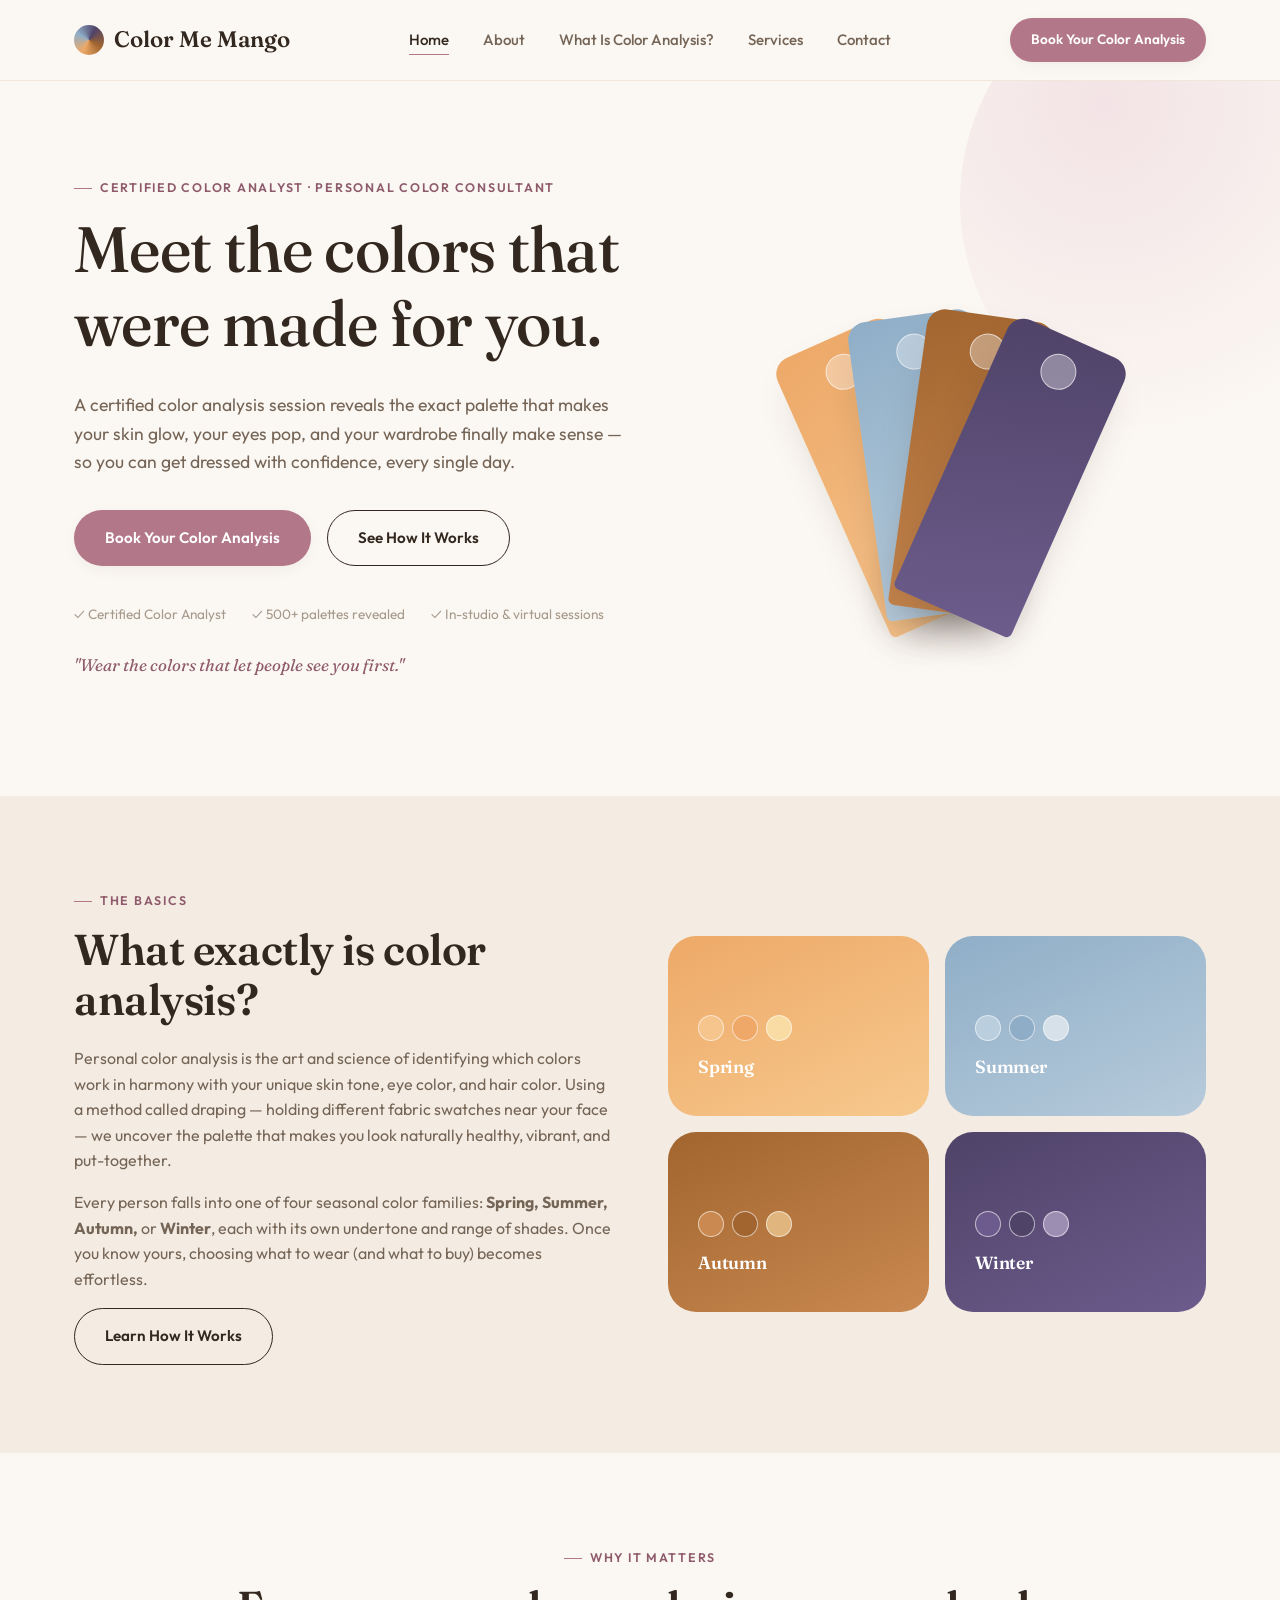
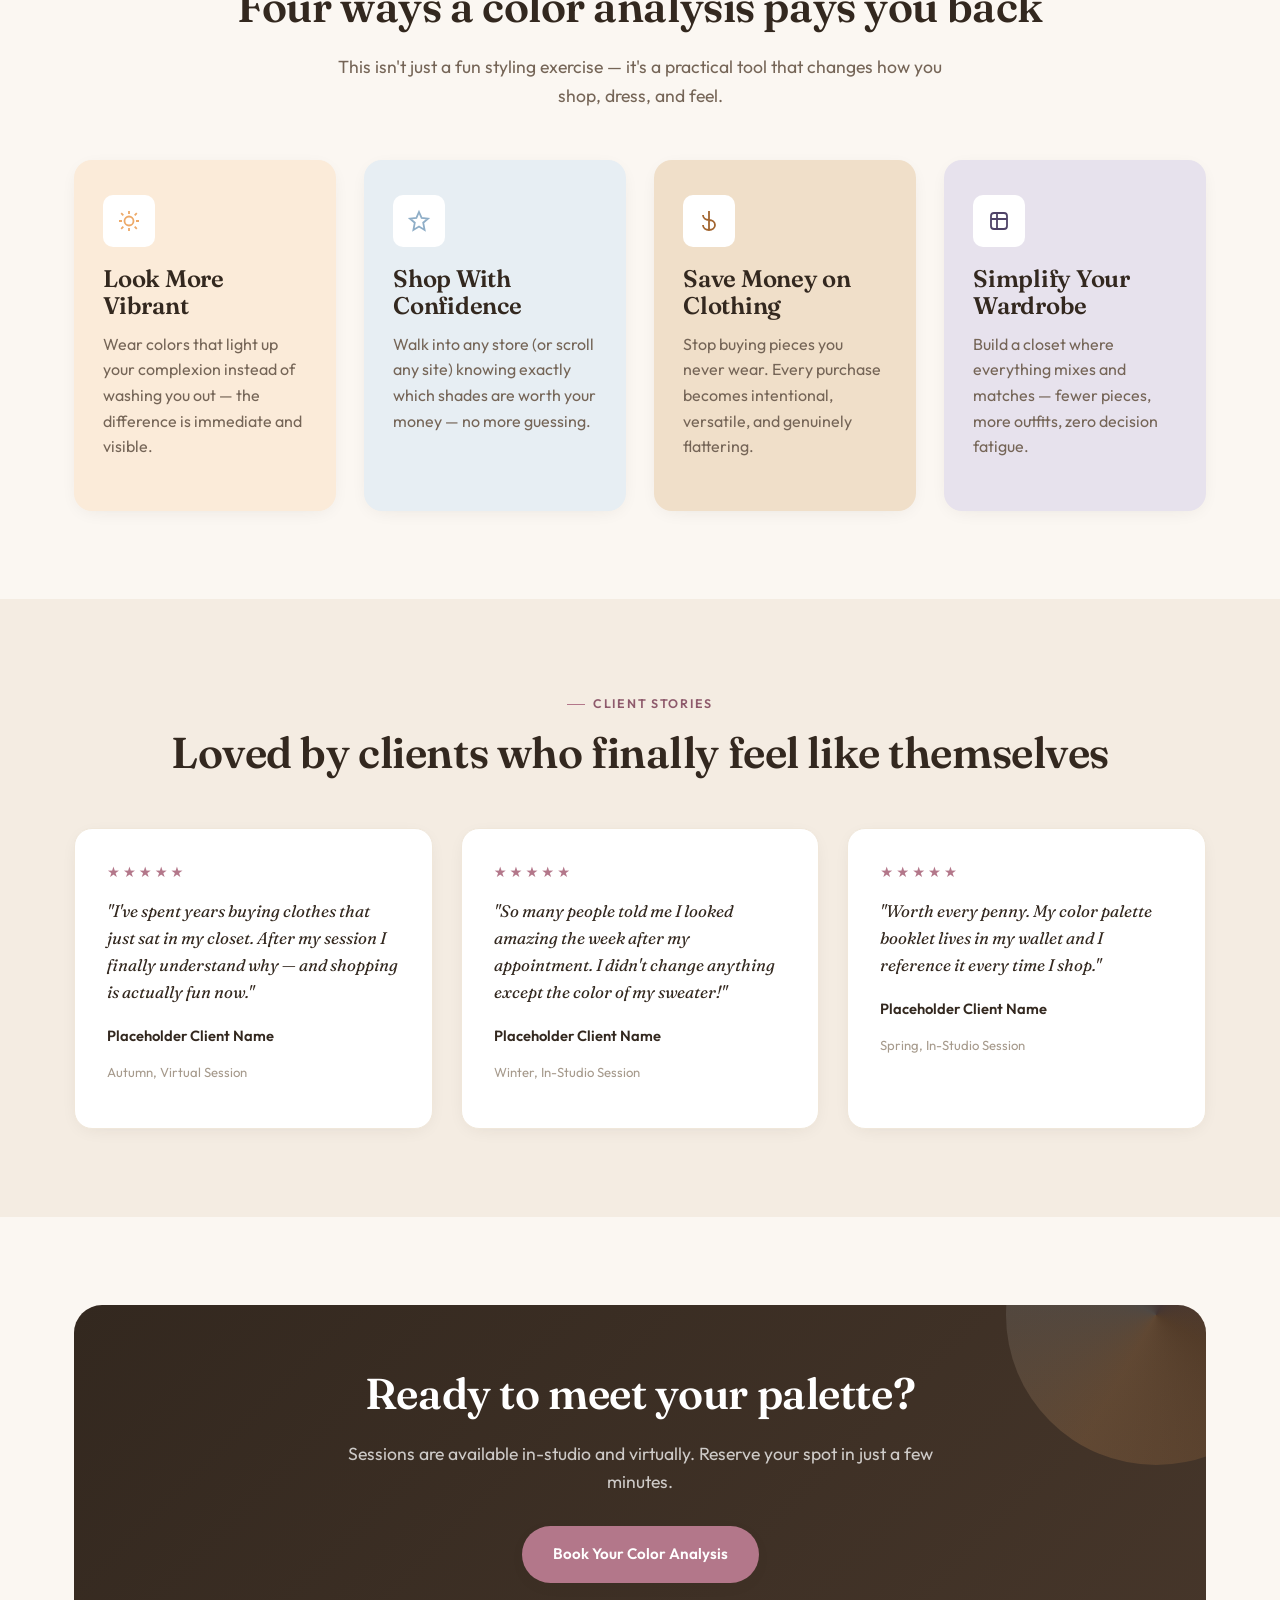
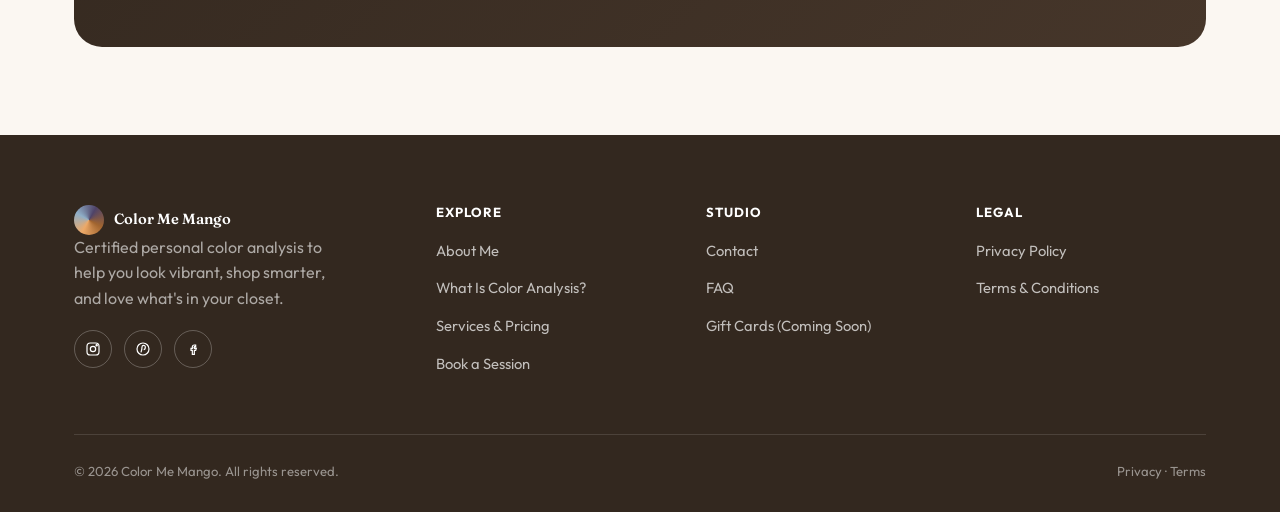
==== color-me-mango-site/index.html @ 0fca8aec "Add files via upload" ====
<!DOCTYPE html>
<html lang="en">
<head>
<meta charset="UTF-8">
<meta name="viewport" content="width=device-width, initial-scale=1.0">
<title>Certified Color Analysis & Personal Color Consultant | Color Me Mango</title>
<meta name="description" content="Discover your most flattering colors with a certified color analysis session. Personal & seasonal color analysis to help you shop with confidence, save money, and simplify your wardrobe.">
<meta name="keywords" content="Certified Color Analysis, Personal Color Analysis, Seasonal Color Analysis, Color Consultant">
<link rel="canonical" href="/index.html">
<meta property="og:title" content="Color Me Mango — Certified Color Analysis">
<meta property="og:description" content="Find the colors that make you look effortlessly radiant. Book your personal color analysis session today.">
<meta property="og:type" content="website">
<link rel="preconnect" href="https://fonts.googleapis.com">
<link href="https://fonts.googleapis.com/css2?family=Fraunces:ital,opsz,wght@0,9..144,400;0,9..144,500;0,9..144,600;1,9..144,500&family=Outfit:wght@400;500;600;700&display=swap" rel="stylesheet">
<link rel="stylesheet" href="css/style.css">
<script type="application/ld+json">
{
  "@context": "https://schema.org",
  "@type": "LocalBusiness",
  "name": "Color Me Mango",
  "description": "Certified color analysis and personal color consulting studio.",
  "priceRange": "$$",
  "telephone": "(555) 010-2468",
  "email": "hello@colormemango.com"
}
</script>
</head>
<body>

<!-- ================= HEADER ================= -->
<header class="site-header">
  <nav class="nav">
    <a href="index.html" class="brand"><span class="brand-mark"></span>Color Me Mango</a>
    <ul class="nav-links">
      <li><a href="index.html">Home</a></li>
      <li><a href="about.html">About</a></li>
      <li><a href="what-is-color-analysis.html">What Is Color Analysis?</a></li>
      <li><a href="services.html">Services</a></li>
      <li><a href="contact.html">Contact</a></li>
    </ul>
    <div class="nav-cta">
      <a href="booking.html" class="btn btn-primary btn-sm"><span class="btn-label-full">Book Your Color Analysis</span></a>
      <button class="nav-toggle" aria-label="Open menu" aria-expanded="false"><span></span><span></span><span></span></button>
    </div>
  </nav>
</header>

<!-- ================= HERO ================= -->
<section class="hero">
  <div class="hero-blob" aria-hidden="true"></div>
  <div class="container hero-grid">
    <div class="hero-copy reveal in-view">
      <p class="eyebrow">Certified Color Analyst · Personal Color Consultant</p>
      <h1>Meet the colors that were made for you.</h1>
      <p class="lede">A certified color analysis session reveals the exact palette that makes your skin glow, your eyes pop, and your wardrobe finally make sense — so you can get dressed with confidence, every single day.</p>
      <div class="hero-actions">
        <a href="booking.html" class="btn btn-primary">Book Your Color Analysis</a>
        <a href="what-is-color-analysis.html" class="btn btn-outline">See How It Works</a>
      </div>
      <div class="hero-trust">
        <span>✓ Certified Color Analyst</span>
        <span>✓ 500+ palettes revealed</span>
        <span>✓ In-studio &amp; virtual sessions</span>
      </div>
      <p style="margin-top:26px; font-family:var(--font-display); font-style:italic; color:var(--brand-dark); font-size:1.05rem;">"Wear the colors that let people see you first."</p>
    </div>
    <div class="swatch-stage reveal in-view">
      <div class="swatch-fan" aria-hidden="true">
        <div class="swatch s1"><span class="swatch-label">Spring</span></div>
        <div class="swatch s2"><span class="swatch-label">Summer</span></div>
        <div class="swatch s3"><span class="swatch-label">Autumn</span></div>
        <div class="swatch s4"><span class="swatch-label">Winter</span></div>
      </div>
    </div>
  </div>
</section>

<!-- ================= WHAT IS COLOR ANALYSIS (brief) ================= -->
<section class="section-alt">
  <div class="container">
    <div class="grid grid-2" style="align-items:center; gap:56px;">
      <div class="reveal">
        <p class="eyebrow">The Basics</p>
        <h2>What exactly is color analysis?</h2>
        <p>Personal color analysis is the art and science of identifying which colors work in harmony with your unique skin tone, eye color, and hair color. Using a method called draping — holding different fabric swatches near your face — we uncover the palette that makes you look naturally healthy, vibrant, and put-together.</p>
        <p>Every person falls into one of four seasonal color families: <strong>Spring, Summer, Autumn,</strong> or <strong>Winter</strong>, each with its own undertone and range of shades. Once you know yours, choosing what to wear (and what to buy) becomes effortless.</p>
        <a href="what-is-color-analysis.html" class="btn btn-outline">Learn How It Works</a>
      </div>
      <div class="reveal">
        <div class="grid grid-2" style="gap:16px;">
          <div class="season-card spring" style="min-height:180px;">
            <div class="season-swatches"><span style="background:#f6c58e"></span><span style="background:#f0a868"></span><span style="background:#f9dca3"></span></div>
            <h3 style="font-size:1.1rem;">Spring</h3>
          </div>
          <div class="season-card summer" style="min-height:180px;">
            <div class="season-swatches"><span style="background:#b9cede"></span><span style="background:#8fadc6"></span><span style="background:#d6e1ea"></span></div>
            <h3 style="font-size:1.1rem;">Summer</h3>
          </div>
          <div class="season-card autumn" style="min-height:180px;">
            <div class="season-swatches"><span style="background:#c98950"></span><span style="background:#a2652f"></span><span style="background:#e0b57e"></span></div>
            <h3 style="font-size:1.1rem;">Autumn</h3>
          </div>
          <div class="season-card winter" style="min-height:180px;">
            <div class="season-swatches"><span style="background:#6c5b8c"></span><span style="background:#4f4368"></span><span style="background:#9c8db3"></span></div>
            <h3 style="font-size:1.1rem;">Winter</h3>
          </div>
        </div>
      </div>
    </div>
  </div>
</section>

<!-- ================= BENEFITS ================= -->
<section>
  <div class="container">
    <div class="center reveal" style="margin-bottom:50px;">
      <p class="eyebrow" style="justify-content:center;">Why It Matters</p>
      <h2>Four ways a color analysis pays you back</h2>
      <p class="lede center">This isn't just a fun styling exercise — it's a practical tool that changes how you shop, dress, and feel.</p>
    </div>
    <div class="grid grid-4">
      <div class="card tint-spring reveal">
        <div class="icon-badge">
          <svg viewBox="0 0 24 24" fill="none" stroke="currentColor" stroke-width="1.8"><circle cx="12" cy="12" r="4.5"/><path d="M12 2v3M12 19v3M4.2 4.2l2.1 2.1M17.7 17.7l2.1 2.1M2 12h3M19 12h3M4.2 19.8l2.1-2.1M17.7 6.3l2.1-2.1"/></svg>
        </div>
        <h3>Look More Vibrant</h3>
        <p>Wear colors that light up your complexion instead of washing you out — the difference is immediate and visible.</p>
      </div>
      <div class="card tint-summer reveal">
        <div class="icon-badge">
          <svg viewBox="0 0 24 24" fill="none" stroke="currentColor" stroke-width="1.8"><path d="M12 3l2.6 5.9L21 9.6l-4.8 4.1L17.6 21 12 17.6 6.4 21l1.4-7.3L3 9.6l6.4-.7L12 3z"/></svg>
        </div>
        <h3>Shop With Confidence</h3>
        <p>Walk into any store (or scroll any site) knowing exactly which shades are worth your money — no more guessing.</p>
      </div>
      <div class="card tint-autumn reveal">
        <div class="icon-badge">
          <svg viewBox="0 0 24 24" fill="none" stroke="currentColor" stroke-width="1.8"><path d="M12 2v20M6 6c0 3 2.5 5 6 5s6 2 6 5-2.5 5-6 5-6-2-6-5"/></svg>
        </div>
        <h3>Save Money on Clothing</h3>
        <p>Stop buying pieces you never wear. Every purchase becomes intentional, versatile, and genuinely flattering.</p>
      </div>
      <div class="card tint-winter reveal">
        <div class="icon-badge">
          <svg viewBox="0 0 24 24" fill="none" stroke="currentColor" stroke-width="1.8"><rect x="4" y="4" width="16" height="16" rx="3"/><path d="M4 10h16M10 4v16"/></svg>
        </div>
        <h3>Simplify Your Wardrobe</h3>
        <p>Build a closet where everything mixes and matches — fewer pieces, more outfits, zero decision fatigue.</p>
      </div>
    </div>
  </div>
</section>

<!-- ================= TESTIMONIALS ================= -->
<section class="section-alt">
  <div class="container">
    <div class="center reveal" style="margin-bottom:50px;">
      <p class="eyebrow" style="justify-content:center;">Client Stories</p>
      <h2>Loved by clients who finally feel like themselves</h2>
    </div>
    <div class="grid grid-3">
      <div class="testi-card reveal">
        <div class="testi-stars">★★★★★</div>
        <p class="testi-quote">"I've spent years buying clothes that just sat in my closet. After my session I finally understand why — and shopping is actually fun now."</p>
        <p class="testi-name">Placeholder Client Name</p>
        <p class="testi-role">Autumn, Virtual Session</p>
      </div>
      <div class="testi-card reveal">
        <div class="testi-stars">★★★★★</div>
        <p class="testi-quote">"So many people told me I looked amazing the week after my appointment. I didn't change anything except the color of my sweater!"</p>
        <p class="testi-name">Placeholder Client Name</p>
        <p class="testi-role">Winter, In-Studio Session</p>
      </div>
      <div class="testi-card reveal">
        <div class="testi-stars">★★★★★</div>
        <p class="testi-quote">"Worth every penny. My color palette booklet lives in my wallet and I reference it every time I shop."</p>
        <p class="testi-name">Placeholder Client Name</p>
        <p class="testi-role">Spring, In-Studio Session</p>
      </div>
    </div>
  </div>
</section>

<!-- ================= CTA ================= -->
<section>
  <div class="container">
    <div class="cta-band reveal">
      <h2>Ready to meet your palette?</h2>
      <p class="lede center" style="margin:0 auto 30px;">Sessions are available in-studio and virtually. Reserve your spot in just a few minutes.</p>
      <a href="booking.html" class="btn btn-primary">Book Your Color Analysis</a>
    </div>
  </div>
</section>

<!-- ================= FOOTER ================= -->
<footer class="site-footer">
  <div class="container">
    <div class="footer-grid">
      <div class="footer-brand">
        <a href="index.html" class="brand" style="color:#fff;"><span class="brand-mark"></span>Color Me Mango</a>
        <p>Certified personal color analysis to help you look vibrant, shop smarter, and love what's in your closet.</p>
        <div class="footer-social">
          <a href="#" aria-label="Instagram"><svg width="16" height="16" viewBox="0 0 24 24" fill="none" stroke="#fff" stroke-width="1.8"><rect x="3" y="3" width="18" height="18" rx="5"/><circle cx="12" cy="12" r="4"/><circle cx="17.5" cy="6.5" r="1"/></svg></a>
          <a href="#" aria-label="Pinterest"><svg width="16" height="16" viewBox="0 0 24 24" fill="none" stroke="#fff" stroke-width="1.8"><circle cx="12" cy="12" r="9"/><path d="M9 17c1-3 1.5-6 1.5-8a2.5 2.5 0 0 1 5 0c0 2-1 4-2.5 4"/></svg></a>
          <a href="#" aria-label="Facebook"><svg width="16" height="16" viewBox="0 0 24 24" fill="none" stroke="#fff" stroke-width="1.8"><path d="M14 9h2V6h-2a3 3 0 0 0-3 3v2H9v3h2v6h3v-6h2l1-3h-3V9a1 1 0 0 1 1-1z"/></svg></a>
        </div>
      </div>
      <div>
        <h4>Explore</h4>
        <ul>
          <li><a href="about.html">About Me</a></li>
          <li><a href="what-is-color-analysis.html">What Is Color Analysis?</a></li>
          <li><a href="services.html">Services &amp; Pricing</a></li>
          <li><a href="booking.html">Book a Session</a></li>
        </ul>
      </div>
      <div>
        <h4>Studio</h4>
        <ul>
          <li><a href="contact.html">Contact</a></li>
          <li><a href="what-is-color-analysis.html#faq">FAQ</a></li>
          <li><a href="services.html">Gift Cards (Coming Soon)</a></li>
        </ul>
      </div>
      <div>
        <h4>Legal</h4>
        <ul>
          <li><a href="privacy.html">Privacy Policy</a></li>
          <li><a href="terms.html">Terms &amp; Conditions</a></li>
        </ul>
      </div>
    </div>
    <div class="footer-bottom">
      <span>© 2026 Color Me Mango. All rights reserved.</span>
      <span><a href="privacy.html">Privacy</a> · <a href="terms.html">Terms</a></span>
    </div>
  </div>
</footer>

<script src="js/main.js"></script>
</body>
</html>
---- color-me-mango-site/css/style.css ----
/* ============================================================
   HUE & HARBOR — Certified Color Analysis
   Design tokens + shared styles
   ============================================================ */

:root {
  /* ---- Palette ---- */
  --bg: #FBF7F2;             /* warm ivory */
  --bg-alt: #F4ECE2;         /* deeper cream for alt sections */
  --card: #FFFFFF;
  --ink: #33281F;            /* warm near-black brown, primary text */
  --ink-soft: #756557;       /* secondary text */
  --ink-faint: #A69A8C;      /* tertiary / placeholder text */
  --line: #E8DDCE;           /* hairline borders */
  --line-soft: #F0E7DA;

  --brand: #B3778A;          /* muted rose-mauve, primary accent */
  --brand-dark: #8E5A6C;     /* hover / deep rose */
  --brand-tint: #F3E3E6;     /* pale rose wash */

  /* ---- Seasonal accents ---- */
  --spring: #EDA968;
  --spring-tint: #FBEBD9;
  --summer: #8FAEC7;
  --summer-tint: #E7EEF3;
  --autumn: #A2652F;
  --autumn-tint: #F0DFC9;
  --winter: #4F4368;
  --winter-tint: #E7E2ED;

  /* ---- Radii & shadow ---- */
  --r-sm: 10px;
  --r-md: 18px;
  --r-lg: 28px;
  --r-pill: 999px;
  --shadow-soft: 0 8px 30px -12px rgba(51, 40, 31, 0.18);
  --shadow-card: 0 4px 20px -8px rgba(51, 40, 31, 0.12);
  --shadow-lift: 0 20px 44px -16px rgba(51, 40, 31, 0.28);

  /* ---- Type ---- */
  --font-display: "Fraunces", "Iowan Old Style", "Palatino Linotype", serif;
  --font-body: "Outfit", "Segoe UI", system-ui, sans-serif;

  --container: 1180px;
}

* { box-sizing: border-box; }
html { scroll-behavior: smooth; }

@media (prefers-reduced-motion: reduce) {
  html { scroll-behavior: auto; }
  *, *::before, *::after {
    animation-duration: 0.01ms !important;
    animation-iteration-count: 1 !important;
    transition-duration: 0.01ms !important;
    scroll-behavior: auto !important;
  }
}

body {
  margin: 0;
  background: var(--bg);
  color: var(--ink);
  font-family: var(--font-body);
  font-size: 16px;
  line-height: 1.6;
  -webkit-font-smoothing: antialiased;
}

img { max-width: 100%; display: block; }

h1, h2, h3, h4 {
  font-family: var(--font-display);
  font-weight: 600;
  line-height: 1.15;
  margin: 0 0 0.5em;
  color: var(--ink);
  letter-spacing: -0.01em;
}

h1 { font-size: clamp(2.4rem, 5vw, 4rem); font-weight: 500; }
h2 { font-size: clamp(1.8rem, 3.4vw, 2.7rem); }
h3 { font-size: clamp(1.25rem, 2vw, 1.5rem); }

p { margin: 0 0 1em; color: var(--ink-soft); }

a { color: var(--brand-dark); text-decoration: none; }
a:hover { color: var(--brand); }

.eyebrow {
  display: inline-flex;
  align-items: center;
  gap: 8px;
  font-family: var(--font-body);
  font-size: 0.78rem;
  letter-spacing: 0.14em;
  text-transform: uppercase;
  color: var(--brand-dark);
  font-weight: 600;
  margin-bottom: 14px;
}
.eyebrow::before {
  content: "";
  width: 18px;
  height: 1px;
  background: var(--brand);
  display: inline-block;
}

.container {
  max-width: var(--container);
  margin: 0 auto;
  padding: 0 24px;
}

section { padding: 88px 0; }
@media (max-width: 720px) { section { padding: 56px 0; } }

.section-alt { background: var(--bg-alt); }

.center { text-align: center; }
.lede {
  max-width: 640px;
  font-size: 1.1rem;
}
.lede.center { margin-left: auto; margin-right: auto; }

/* ---- Buttons ---- */
.btn {
  display: inline-flex;
  align-items: center;
  justify-content: center;
  gap: 8px;
  font-family: var(--font-body);
  font-weight: 600;
  font-size: 0.95rem;
  padding: 15px 30px;
  border-radius: var(--r-pill);
  border: 1px solid transparent;
  cursor: pointer;
  transition: transform 0.25s ease, box-shadow 0.25s ease, background 0.25s ease, color .25s ease;
  text-align: center;
  white-space: nowrap;
}
.btn-primary {
  background: var(--brand);
  color: #fff;
  box-shadow: var(--shadow-card);
}
.btn-primary:hover {
  background: var(--brand-dark);
  color: #fff;
  transform: translateY(-2px);
  box-shadow: var(--shadow-lift);
}
.btn-outline {
  background: transparent;
  border-color: var(--ink);
  color: var(--ink);
}
.btn-outline:hover {
  background: var(--ink);
  color: var(--bg);
  transform: translateY(-2px);
}
.btn-outline-light {
  background: transparent;
  border-color: rgba(255,255,255,.6);
  color: #fff;
}
.btn-outline-light:hover {
  background: #fff;
  color: var(--ink);
}
.btn-sm { padding: 10px 20px; font-size: 0.85rem; }
.btn-block { width: 100%; }

/* ============================================================
   NAV
   ============================================================ */
.site-header {
  position: sticky;
  top: 0;
  z-index: 100;
  background: rgba(251, 247, 242, 0.88);
  backdrop-filter: blur(10px);
  border-bottom: 1px solid var(--line-soft);
}
.nav {
  display: flex;
  align-items: center;
  justify-content: space-between;
  padding: 18px 24px;
  max-width: var(--container);
  margin: 0 auto;
}
.brand {
  font-family: var(--font-display);
  font-size: 1.4rem;
  font-weight: 600;
  color: var(--ink);
  display: flex;
  align-items: center;
  gap: 10px;
}
.brand:hover { color: var(--ink); }
.brand-mark {
  width: 30px; height: 30px;
  border-radius: 50%;
  background: conic-gradient(from 210deg, var(--spring), var(--summer), var(--winter), var(--autumn), var(--spring));
  flex-shrink: 0;
}
.nav-links {
  display: flex;
  align-items: center;
  gap: 34px;
  list-style: none;
  margin: 0;
  padding: 0;
}
.nav-links a {
  color: var(--ink-soft);
  font-size: 0.94rem;
  font-weight: 500;
  position: relative;
  padding: 4px 0;
}
.nav-links a::after {
  content: "";
  position: absolute;
  left: 0; right: 0; bottom: -2px;
  height: 1.5px;
  background: var(--brand);
  transform: scaleX(0);
  transform-origin: left;
  transition: transform .25s ease;
}
.nav-links a:hover { color: var(--ink); }
.nav-links a:hover::after,
.nav-links a.active::after { transform: scaleX(1); }
.nav-links a.active { color: var(--ink); }

.nav-cta { display: flex; align-items: center; gap: 18px; }
.nav-toggle {
  display: none;
  background: none;
  border: none;
  cursor: pointer;
  width: 40px; height: 40px;
  flex-direction: column;
  align-items: center;
  justify-content: center;
  gap: 5px;
}
.nav-toggle span {
  width: 22px; height: 2px;
  background: var(--ink);
  border-radius: 2px;
  transition: transform .25s ease, opacity .25s ease;
}

@media (max-width: 880px) {
  .nav-links {
    position: fixed;
    top: 68px; left: 0; right: 0;
    background: var(--bg);
    flex-direction: column;
    align-items: flex-start;
    padding: 26px 28px 34px;
    gap: 22px;
    border-bottom: 1px solid var(--line);
    box-shadow: var(--shadow-soft);
    transform: translateY(-12px);
    opacity: 0;
    pointer-events: none;
    transition: transform .3s ease, opacity .3s ease;
  }
  .nav-links.open {
    transform: translateY(0);
    opacity: 1;
    pointer-events: auto;
  }
  .nav-toggle { display: flex; }
  .nav-cta .btn span.btn-label-full { display: none; }
}

/* ============================================================
   HERO
   ============================================================ */
.hero {
  position: relative;
  padding: 90px 0 100px;
  overflow: hidden;
}
.hero-grid {
  display: grid;
  grid-template-columns: 1.05fr 0.95fr;
  gap: 60px;
  align-items: center;
}
@media (max-width: 900px) {
  .hero-grid { grid-template-columns: 1fr; }
}
.hero-copy p.lede { margin-bottom: 34px; }
.hero-actions { display: flex; gap: 16px; flex-wrap: wrap; align-items: center; }
.hero-trust {
  margin-top: 38px;
  display: flex;
  gap: 26px;
  flex-wrap: wrap;
  color: var(--ink-faint);
  font-size: 0.85rem;
}
.hero-trust span { display: flex; align-items: center; gap: 8px; }

/* Signature element: the swatch drape/fan */
.swatch-stage {
  position: relative;
  height: 440px;
  display: flex;
  align-items: center;
  justify-content: center;
}
.swatch-fan {
  position: relative;
  width: 100%;
  max-width: 380px;
  height: 380px;
}
.swatch {
  position: absolute;
  width: 128px;
  height: 300px;
  left: 50%;
  bottom: 10px;
  border-radius: var(--r-md) var(--r-md) 6px 6px;
  transform-origin: bottom center;
  box-shadow: var(--shadow-lift);
  transition: transform .6s cubic-bezier(.2,.8,.2,1);
  display: flex;
  align-items: flex-start;
  justify-content: center;
  padding-top: 18px;
}
.swatch::before {
  content: "";
  width: 34px; height: 34px;
  border-radius: 50%;
  background: rgba(255,255,255,.35);
  border: 1px solid rgba(255,255,255,.6);
}
.swatch-label {
  position: absolute;
  bottom: -34px;
  font-family: var(--font-display);
  font-size: 0.95rem;
  color: var(--ink-soft);
  white-space: nowrap;
  opacity: 0;
  transition: opacity .3s ease;
}
.swatch.s1 { background: linear-gradient(160deg, var(--spring), #f6c58e); transform: translateX(-50%) rotate(-24deg); z-index: 1; }
.swatch.s2 { background: linear-gradient(160deg, var(--summer), #b9cede); transform: translateX(-50%) rotate(-8deg); z-index: 2; }
.swatch.s3 { background: linear-gradient(160deg, var(--autumn), #c88750); transform: translateX(-50%) rotate(8deg); z-index: 3; }
.swatch.s4 { background: linear-gradient(160deg, var(--winter), #6c5c8c); transform: translateX(-50%) rotate(24deg); z-index: 4; }
.swatch-fan:hover .swatch.s1 { transform: translateX(-50%) rotate(-34deg) translateY(-10px); }
.swatch-fan:hover .swatch.s2 { transform: translateX(-50%) rotate(-11deg) translateY(-16px); }
.swatch-fan:hover .swatch.s3 { transform: translateX(-50%) rotate(11deg) translateY(-16px); }
.swatch-fan:hover .swatch.s4 { transform: translateX(-50%) rotate(34deg) translateY(-10px); }

.hero-blob {
  position: absolute;
  top: -120px; right: -160px;
  width: 480px; height: 480px;
  border-radius: 50%;
  background: radial-gradient(circle at 30% 30%, var(--brand-tint), transparent 70%);
  z-index: -1;
}

/* ============================================================
   REVEAL ANIMATION
   ============================================================ */
.reveal {
  opacity: 0;
  transform: translateY(18px);
  transition: opacity .7s ease, transform .7s ease;
}
.reveal.in-view { opacity: 1; transform: translateY(0); }

/* ============================================================
   CARDS / GRID
   ============================================================ */
.grid { display: grid; gap: 28px; }
.grid-2 { grid-template-columns: repeat(2, 1fr); }
.grid-3 { grid-template-columns: repeat(3, 1fr); }
.grid-4 { grid-template-columns: repeat(4, 1fr); }
@media (max-width: 980px) { .grid-4 { grid-template-columns: repeat(2, 1fr); } .grid-3 { grid-template-columns: repeat(2,1fr); } }
@media (max-width: 640px) { .grid-4, .grid-3, .grid-2 { grid-template-columns: 1fr; } }

.card {
  background: var(--card);
  border-radius: var(--r-md);
  padding: 34px 28px;
  box-shadow: var(--shadow-card);
  border: 1px solid var(--line-soft);
  transition: transform .3s ease, box-shadow .3s ease;
}
.card:hover { transform: translateY(-5px); box-shadow: var(--shadow-lift); }

.icon-badge {
  width: 52px; height: 52px;
  border-radius: var(--r-sm);
  background: var(--brand-tint);
  display: flex; align-items: center; justify-content: center;
  margin-bottom: 18px;
  color: var(--brand-dark);
}
.icon-badge svg { width: 24px; height: 24px; }

/* Benefit cards with seasonal tint variants */
.card.tint-spring { background: var(--spring-tint); border-color: transparent; }
.card.tint-summer { background: var(--summer-tint); border-color: transparent; }
.card.tint-autumn { background: var(--autumn-tint); border-color: transparent; }
.card.tint-winter { background: var(--winter-tint); border-color: transparent; }
.card.tint-spring .icon-badge { background: #fff; color: var(--spring); }
.card.tint-summer .icon-badge { background: #fff; color: var(--summer); }
.card.tint-autumn .icon-badge { background: #fff; color: var(--autumn); }
.card.tint-winter .icon-badge { background: #fff; color: var(--winter); }

/* ============================================================
   TESTIMONIALS
   ============================================================ */
.testi-card {
  background: var(--card);
  border-radius: var(--r-md);
  padding: 32px;
  border: 1px solid var(--line-soft);
  box-shadow: var(--shadow-card);
  height: 100%;
}
.testi-stars { color: var(--brand); letter-spacing: 3px; margin-bottom: 14px; font-size: 0.9rem; }
.testi-quote { font-style: italic; color: var(--ink); font-family: var(--font-display); font-size: 1.05rem; }
.testi-name { margin-top: 18px; font-weight: 600; color: var(--ink); font-size: 0.92rem; }
.testi-role { color: var(--ink-faint); font-size: 0.82rem; }

/* ============================================================
   SEASON PALETTE CARDS (What is Color Analysis page)
   ============================================================ */
.season-card {
  border-radius: var(--r-lg);
  padding: 30px;
  color: #fff;
  position: relative;
  overflow: hidden;
  min-height: 300px;
  display: flex;
  flex-direction: column;
  justify-content: flex-end;
}
.season-card h3 { color: #fff; }
.season-card p { color: rgba(255,255,255,.88); }
.season-card .season-swatches { display: flex; gap: 8px; margin-bottom: 16px; }
.season-card .season-swatches span { width: 26px; height: 26px; border-radius: 50%; border: 1.5px solid rgba(255,255,255,.6); }
.season-card.spring { background: linear-gradient(155deg, var(--spring), #f7c98d); }
.season-card.summer { background: linear-gradient(155deg, var(--summer), #b7cbdb); }
.season-card.autumn { background: linear-gradient(155deg, var(--autumn), #c98950); }
.season-card.winter { background: linear-gradient(155deg, var(--winter), #6c5b8c); }

/* ============================================================
   FAQ ACCORDION
   ============================================================ */
.faq-item {
  border-bottom: 1px solid var(--line);
  padding: 22px 0;
}
.faq-q {
  display: flex;
  align-items: center;
  justify-content: space-between;
  cursor: pointer;
  font-family: var(--font-display);
  font-size: 1.08rem;
  color: var(--ink);
  gap: 20px;
}
.faq-q .plus {
  flex-shrink: 0;
  width: 26px; height: 26px;
  border-radius: 50%;
  border: 1px solid var(--line);
  display: flex; align-items: center; justify-content: center;
  position: relative;
  transition: transform .3s ease, background .3s ease;
}
.faq-q .plus::before, .faq-q .plus::after {
  content: "";
  position: absolute;
  background: var(--ink);
}
.faq-q .plus::before { width: 10px; height: 1.4px; }
.faq-q .plus::after { width: 1.4px; height: 10px; transition: transform .3s ease; }
.faq-item.open .faq-q .plus { background: var(--brand); border-color: var(--brand); }
.faq-item.open .faq-q .plus::before, .faq-item.open .faq-q .plus::after { background: #fff; }
.faq-item.open .faq-q .plus::after { transform: scaleY(0); }
.faq-a {
  max-height: 0;
  overflow: hidden;
  transition: max-height .35s ease;
}
.faq-a-inner { padding-top: 16px; max-width: 700px; }
.faq-item.open .faq-a { max-height: 300px; }

/* ============================================================
   PROCESS STEPS
   ============================================================ */
.steps { display: grid; grid-template-columns: repeat(4, 1fr); gap: 24px; counter-reset: step; }
@media (max-width: 880px) { .steps { grid-template-columns: repeat(2, 1fr); } }
@media (max-width: 560px) { .steps { grid-template-columns: 1fr; } }
.step {
  padding: 28px 24px;
  background: var(--card);
  border-radius: var(--r-md);
  border: 1px solid var(--line-soft);
  position: relative;
}
.step-num {
  font-family: var(--font-display);
  font-size: 2.2rem;
  color: var(--brand-tint);
  -webkit-text-stroke: 1.5px var(--brand);
  margin-bottom: 10px;
  display: block;
}

/* ============================================================
   SERVICE CARDS
   ============================================================ */
.service-card {
  background: var(--card);
  border-radius: var(--r-lg);
  border: 1px solid var(--line-soft);
  box-shadow: var(--shadow-card);
  padding: 0;
  overflow: hidden;
  display: flex;
  flex-direction: column;
  transition: transform .3s ease, box-shadow .3s ease;
}
.service-card:hover { transform: translateY(-6px); box-shadow: var(--shadow-lift); }
.service-top {
  padding: 34px 30px 22px;
  border-bottom: 1px dashed var(--line);
}
.service-badge {
  display: inline-block;
  font-size: 0.72rem;
  letter-spacing: .08em;
  text-transform: uppercase;
  font-weight: 700;
  color: var(--brand-dark);
  background: var(--brand-tint);
  padding: 5px 12px;
  border-radius: var(--r-pill);
  margin-bottom: 14px;
}
.service-price {
  font-family: var(--font-display);
  font-size: 2.1rem;
  color: var(--ink);
  margin: 10px 0 0;
}
.service-price sup { font-size: 0.95rem; font-family: var(--font-body); color: var(--ink-faint); font-weight: 500; }
.service-duration { color: var(--ink-faint); font-size: 0.85rem; }
.service-body { padding: 24px 30px 30px; flex: 1; display: flex; flex-direction: column; }
.service-features { list-style: none; padding: 0; margin: 0 0 26px; flex: 1; }
.service-features li {
  display: flex; align-items: flex-start; gap: 10px;
  font-size: 0.92rem; color: var(--ink-soft); margin-bottom: 10px;
}
.service-features li svg { flex-shrink: 0; margin-top: 3px; color: var(--brand); width: 16px; height: 16px; }
.service-card.featured { border-color: var(--brand); position: relative; }
.service-card.featured .service-top { background: var(--brand-tint); }
.ribbon {
  position: absolute; top: 18px; right: -34px;
  background: var(--brand);
  color: #fff;
  font-size: 0.7rem;
  font-weight: 700;
  letter-spacing: .06em;
  text-transform: uppercase;
  padding: 5px 40px;
  transform: rotate(40deg);
}

/* ============================================================
   GUIDE PREVIEW (take-home Signature Color Guide mockup)
   ============================================================ */
.guide-preview-wrap {
  display: flex;
  align-items: center;
  justify-content: center;
  min-height: 380px;
  position: relative;
}
.guide-stack {
  position: relative;
  width: 260px;
  height: 330px;
}
.guide-page {
  position: absolute;
  inset: 0;
  border-radius: var(--r-md);
  background: var(--card);
  border: 1px solid var(--line-soft);
  box-shadow: var(--shadow-lift);
  padding: 22px;
  display: flex;
  flex-direction: column;
  transition: transform .4s ease;
}
.guide-page .gp-eyebrow {
  font-size: 0.65rem;
  letter-spacing: .1em;
  text-transform: uppercase;
  color: var(--ink-faint);
  font-weight: 700;
  margin-bottom: 8px;
}
.guide-page .gp-title {
  font-family: var(--font-display);
  font-size: 1.3rem;
  color: var(--ink);
  margin-bottom: 14px;
}
.guide-page .gp-swatches {
  display: flex;
  gap: 8px;
  margin-top: auto;
}
.guide-page .gp-swatches span { width: 30px; height: 30px; border-radius: 50%; }
.guide-page.p1 { transform: rotate(-9deg) translate(-18px, 6px); z-index: 1; background: var(--bg-alt); }
.guide-page.p2 { transform: rotate(-2deg) translate(-4px, -2px); z-index: 2; }
.guide-page.p3 { transform: rotate(7deg) translate(14px, 4px); z-index: 3; }
.guide-preview-wrap:hover .guide-page.p1 { transform: rotate(-16deg) translate(-40px, 10px); }
.guide-preview-wrap:hover .guide-page.p2 { transform: rotate(-2deg) translate(-4px, -10px); }
.guide-preview-wrap:hover .guide-page.p3 { transform: rotate(14deg) translate(36px, 10px); }

.guide-list { list-style: none; padding: 0; margin: 22px 0 28px; }
.guide-list li {
  display: flex; align-items: flex-start; gap: 12px;
  padding: 10px 0;
  border-bottom: 1px dashed var(--line);
  color: var(--ink-soft);
  font-size: 0.94rem;
}
.guide-list li:last-child { border-bottom: none; }
.guide-list li svg { flex-shrink: 0; margin-top: 3px; color: var(--brand); width: 17px; height: 17px; }

/* ============================================================
   BOOKING PAGE
   ============================================================ */
.booking-layout {
  display: grid;
  grid-template-columns: 1fr 380px;
  gap: 40px;
  align-items: start;
}
@media (max-width: 940px) { .booking-layout { grid-template-columns: 1fr; } }

.booking-step {
  background: var(--card);
  border: 1px solid var(--line-soft);
  border-radius: var(--r-lg);
  padding: 30px;
  margin-bottom: 20px;
  box-shadow: var(--shadow-card);
}
.booking-step h3 { display: flex; align-items: center; gap: 12px; }
.booking-step h3 .num {
  width: 30px; height: 30px; border-radius: 50%;
  background: var(--brand); color: #fff;
  font-family: var(--font-body); font-size: 0.9rem; font-weight: 700;
  display: flex; align-items: center; justify-content: center; flex-shrink: 0;
}
.option-list { display: grid; gap: 12px; margin-top: 18px; }
.option-pill {
  display: flex; align-items: center; justify-content: space-between;
  border: 1.5px solid var(--line);
  border-radius: var(--r-md);
  padding: 16px 20px;
  cursor: pointer;
  transition: border-color .2s ease, background .2s ease;
}
.option-pill:hover { border-color: var(--brand); }
.option-pill.selected { border-color: var(--brand); background: var(--brand-tint); }
.option-pill input { accent-color: var(--brand); width: 18px; height: 18px; }
.option-main { display: flex; align-items: center; gap: 14px; }
.option-title { font-weight: 600; color: var(--ink); }
.option-sub { font-size: 0.82rem; color: var(--ink-faint); }
.option-price { font-family: var(--font-display); font-size: 1.15rem; color: var(--ink); }

.pay-toggle {
  display: flex;
  background: var(--bg-alt);
  border-radius: var(--r-pill);
  padding: 5px;
  gap: 4px;
  margin-top: 16px;
}
.pay-toggle button {
  flex: 1;
  border: none;
  background: none;
  padding: 12px 14px;
  border-radius: var(--r-pill);
  font-family: var(--font-body);
  font-weight: 600;
  font-size: 0.88rem;
  cursor: pointer;
  color: var(--ink-soft);
  transition: background .2s ease, color .2s ease;
}
.pay-toggle button.active { background: var(--card); color: var(--ink); box-shadow: var(--shadow-card); }

.summary-card {
  background: var(--ink);
  color: var(--bg);
  border-radius: var(--r-lg);
  padding: 30px;
  position: sticky;
  top: 100px;
}
.summary-card h3 { color: #fff; }
.summary-row { display: flex; justify-content: space-between; padding: 12px 0; border-bottom: 1px solid rgba(255,255,255,.12); font-size: 0.92rem; }
.summary-row.total { border-bottom: none; font-size: 1.1rem; font-weight: 700; padding-top: 18px; }
.summary-note { font-size: 0.8rem; color: rgba(255,255,255,.55); margin-top: 16px; }

.trust-badges { display: flex; gap: 18px; flex-wrap: wrap; margin-top: 20px; color: var(--ink-faint); font-size: 0.8rem; }
.trust-badges span { display: flex; align-items: center; gap: 6px; }

/* ============================================================
   FORMS
   ============================================================ */
.form-field { margin-bottom: 20px; }
.form-field label {
  display: block;
  font-size: 0.85rem;
  font-weight: 600;
  color: var(--ink);
  margin-bottom: 8px;
}
.form-field input,
.form-field select,
.form-field textarea {
  width: 100%;
  padding: 14px 16px;
  border-radius: var(--r-sm);
  border: 1.5px solid var(--line);
  font-family: var(--font-body);
  font-size: 0.95rem;
  background: var(--card);
  color: var(--ink);
  transition: border-color .2s ease;
}
.form-field input:focus,
.form-field select:focus,
.form-field textarea:focus {
  outline: none;
  border-color: var(--brand);
}
.form-row { display: grid; grid-template-columns: 1fr 1fr; gap: 18px; }
@media (max-width: 560px) { .form-row { grid-template-columns: 1fr; } }

/* Visible keyboard focus for a11y */
a:focus-visible, button:focus-visible, input:focus-visible, textarea:focus-visible, select:focus-visible {
  outline: 2px solid var(--brand-dark);
  outline-offset: 2px;
}

/* ============================================================
   CTA BAND
   ============================================================ */
.cta-band {
  background: linear-gradient(135deg, var(--ink), #46362a);
  border-radius: var(--r-lg);
  padding: 64px 50px;
  color: #fff;
  text-align: center;
  position: relative;
  overflow: hidden;
}
.cta-band h2 { color: #fff; }
.cta-band p { color: rgba(255,255,255,.75); }
.cta-band::before {
  content: "";
  position: absolute;
  width: 300px; height: 300px;
  border-radius: 50%;
  background: conic-gradient(from 210deg, var(--spring), var(--summer), var(--winter), var(--autumn), var(--spring));
  opacity: 0.18;
  top: -140px; right: -100px;
}
@media (max-width: 640px) { .cta-band { padding: 44px 24px; } }

/* ============================================================
   ABOUT PAGE
   ============================================================ */
.about-hero {
  display: grid;
  grid-template-columns: 0.85fr 1.15fr;
  gap: 56px;
  align-items: center;
}
@media (max-width: 880px) { .about-hero { grid-template-columns: 1fr; } }
.photo-placeholder {
  aspect-ratio: 4/5;
  border-radius: var(--r-lg);
  background: linear-gradient(155deg, var(--brand-tint), var(--summer-tint));
  display: flex;
  align-items: center;
  justify-content: center;
  color: var(--brand-dark);
  border: 1px solid var(--line-soft);
  position: relative;
  overflow: hidden;
}
.photo-placeholder .pp-icon { width: 72px; height: 72px; opacity: 0.5; }
.photo-placeholder .pp-caption {
  position: absolute;
  bottom: 22px; left: 22px; right: 22px;
  background: rgba(255,255,255,.85);
  border-radius: var(--r-sm);
  padding: 10px 14px;
  font-size: 0.78rem;
  color: var(--ink-soft);
  text-align: left;
}
.credential-row {
  display: flex;
  gap: 14px;
  flex-wrap: wrap;
  margin: 22px 0 26px;
}
.credential-pill {
  display: flex; align-items: center; gap: 8px;
  background: var(--brand-tint);
  color: var(--brand-dark);
  padding: 9px 16px;
  border-radius: var(--r-pill);
  font-size: 0.82rem;
  font-weight: 600;
}

/* editable note styling used across placeholder copy */
.editable-note {
  display: inline-block;
  margin-top: 6px;
  font-size: 0.78rem;
  color: var(--ink-faint);
  font-style: italic;
}

/* ============================================================
   CONTACT
   ============================================================ */
.contact-grid { display: grid; grid-template-columns: 1fr 1fr; gap: 50px; }
@media (max-width: 880px) { .contact-grid { grid-template-columns: 1fr; } }
.contact-info-item {
  display: flex; gap: 16px; align-items: flex-start;
  padding: 20px 0;
  border-bottom: 1px solid var(--line);
}
.contact-info-item:last-child { border-bottom: none; }
.map-placeholder {
  margin-top: 24px;
  border-radius: var(--r-md);
  height: 220px;
  background:
    repeating-linear-gradient(45deg, var(--bg-alt), var(--bg-alt) 12px, #efe4d5 12px, #efe4d5 24px);
  display: flex; align-items: center; justify-content: center;
  color: var(--ink-faint);
  font-size: 0.85rem;
  border: 1px solid var(--line-soft);
}

/* ============================================================
   FOOTER
   ============================================================ */
.site-footer {
  background: var(--ink);
  color: rgba(255,255,255,.7);
  padding: 70px 0 30px;
  margin-top: 0;
}
.footer-grid {
  display: grid;
  grid-template-columns: 1.4fr 1fr 1fr 1fr;
  gap: 40px;
  padding-bottom: 46px;
  border-bottom: 1px solid rgba(255,255,255,.12);
}
@media (max-width: 780px) { .footer-grid { grid-template-columns: 1fr 1fr; } }
@media (max-width: 480px) { .footer-grid { grid-template-columns: 1fr; } }
.footer-grid h4 {
  color: #fff;
  font-family: var(--font-body);
  font-size: 0.82rem;
  letter-spacing: .08em;
  text-transform: uppercase;
  margin-bottom: 18px;
  font-weight: 700;
}
.footer-grid ul { list-style: none; padding: 0; margin: 0; }
.footer-grid li { margin-bottom: 12px; }
.footer-grid a { color: rgba(255,255,255,.7); font-size: 0.92rem; }
.footer-grid a:hover { color: #fff; }
.footer-brand p { color: rgba(255,255,255,.6); max-width: 280px; }
.footer-social { display: flex; gap: 12px; margin-top: 18px; }
.footer-social a {
  width: 38px; height: 38px;
  border-radius: 50%;
  border: 1px solid rgba(255,255,255,.25);
  display: flex; align-items: center; justify-content: center;
  transition: background .2s ease, border-color .2s ease;
}
.footer-social a:hover { background: var(--brand); border-color: var(--brand); }
.footer-bottom {
  display: flex; justify-content: space-between; align-items: center;
  padding-top: 26px;
  font-size: 0.82rem;
  color: rgba(255,255,255,.5);
  flex-wrap: wrap;
  gap: 12px;
}
.footer-bottom a { color: rgba(255,255,255,.5); }
.footer-bottom a:hover { color: #fff; }

/* ============================================================
   PAGE HERO (interior pages)
   ============================================================ */
.page-hero {
  padding: 64px 0 20px;
  text-align: center;
}
.page-hero .lede { margin: 0 auto; }

/* Breadcrumbs-ish tiny nav under logo not needed; skip */

/* ============================================================
   MISC UTIL
   ============================================================ */
.mt-0 { margin-top: 0; }
.stack-lg > * + * { margin-top: 20px; }
.pill-tag {
  display: inline-flex;
  align-items: center;
  gap: 6px;
  background: var(--bg-alt);
  color: var(--ink-soft);
  padding: 6px 14px;
  border-radius: var(--r-pill);
  font-size: 0.78rem;
  font-weight: 600;
}
hr.dash { border: none; border-top: 1px dashed var(--line); margin: 40px 0; }

.confirm-check {
  width: 84px; height: 84px;
  border-radius: 50%;
  background: var(--brand-tint);
  color: var(--brand-dark);
  display: flex; align-items: center; justify-content: center;
  margin: 0 auto 24px;
}
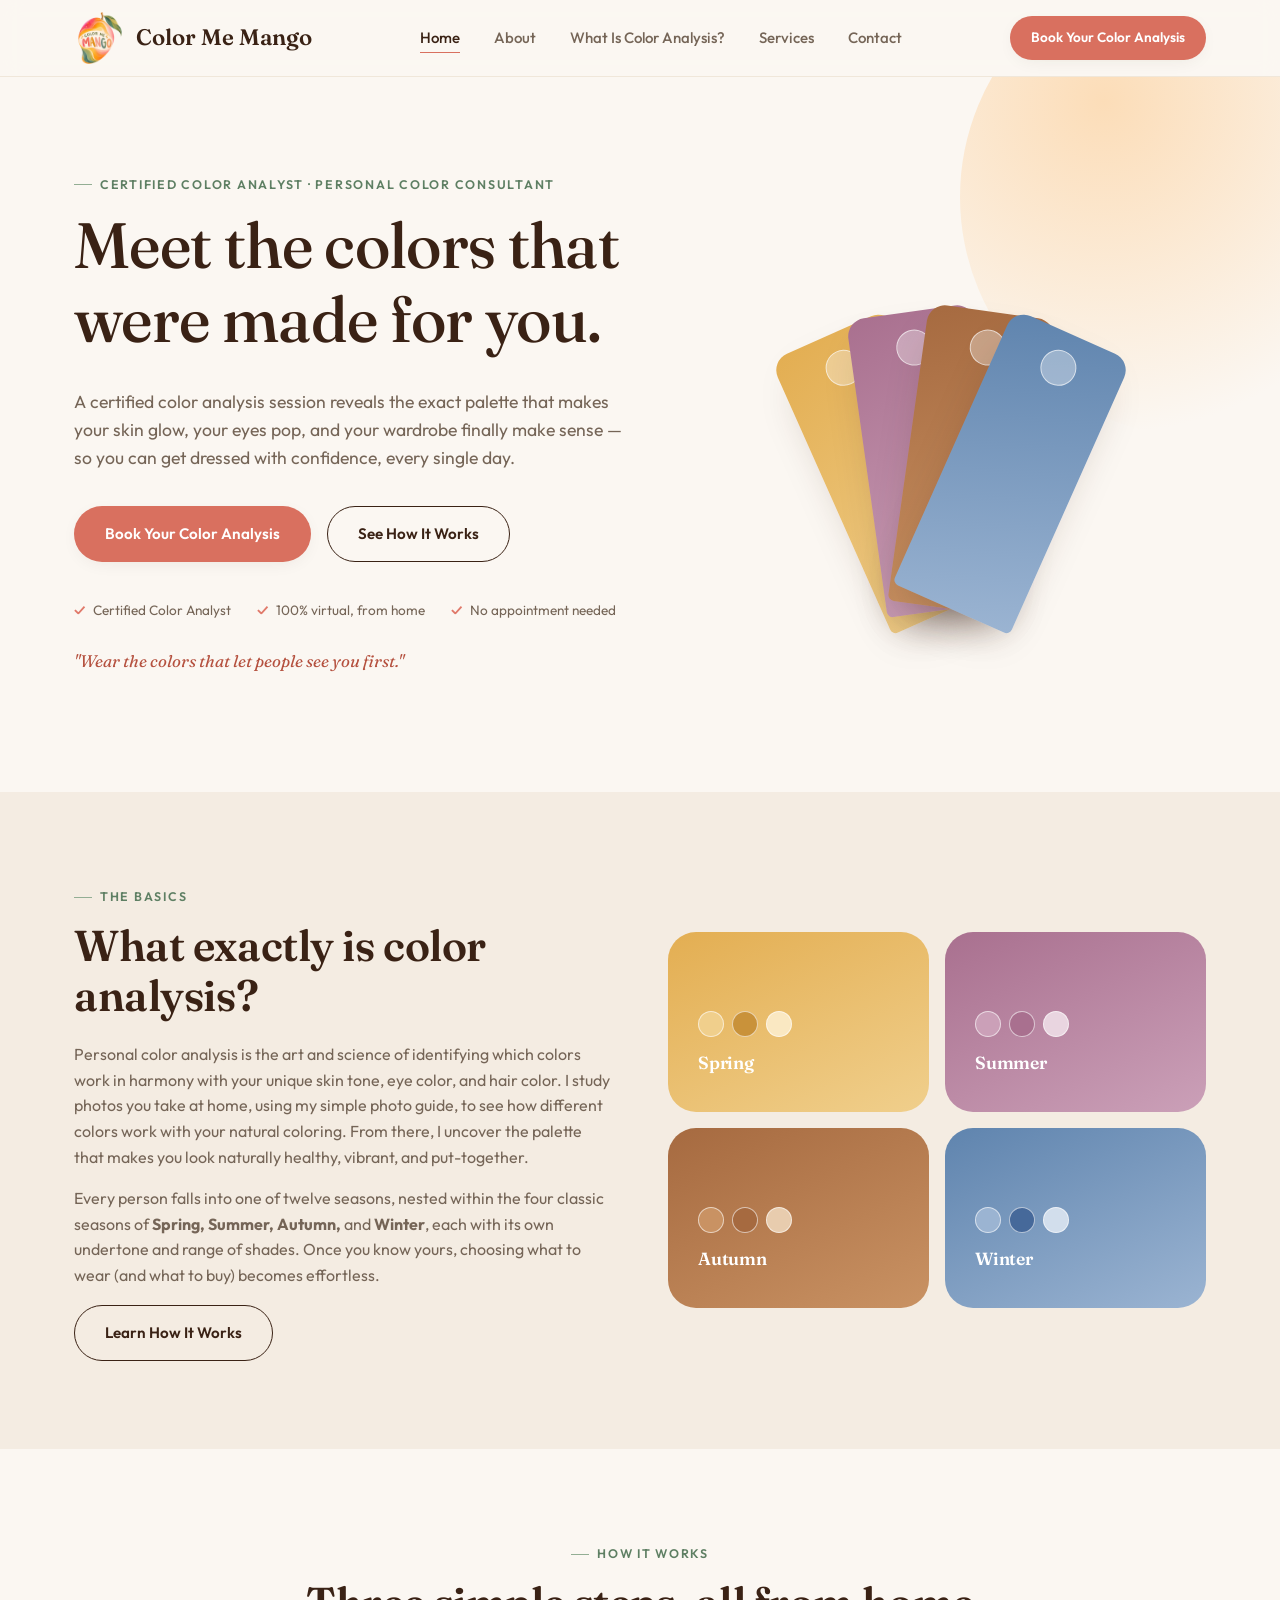
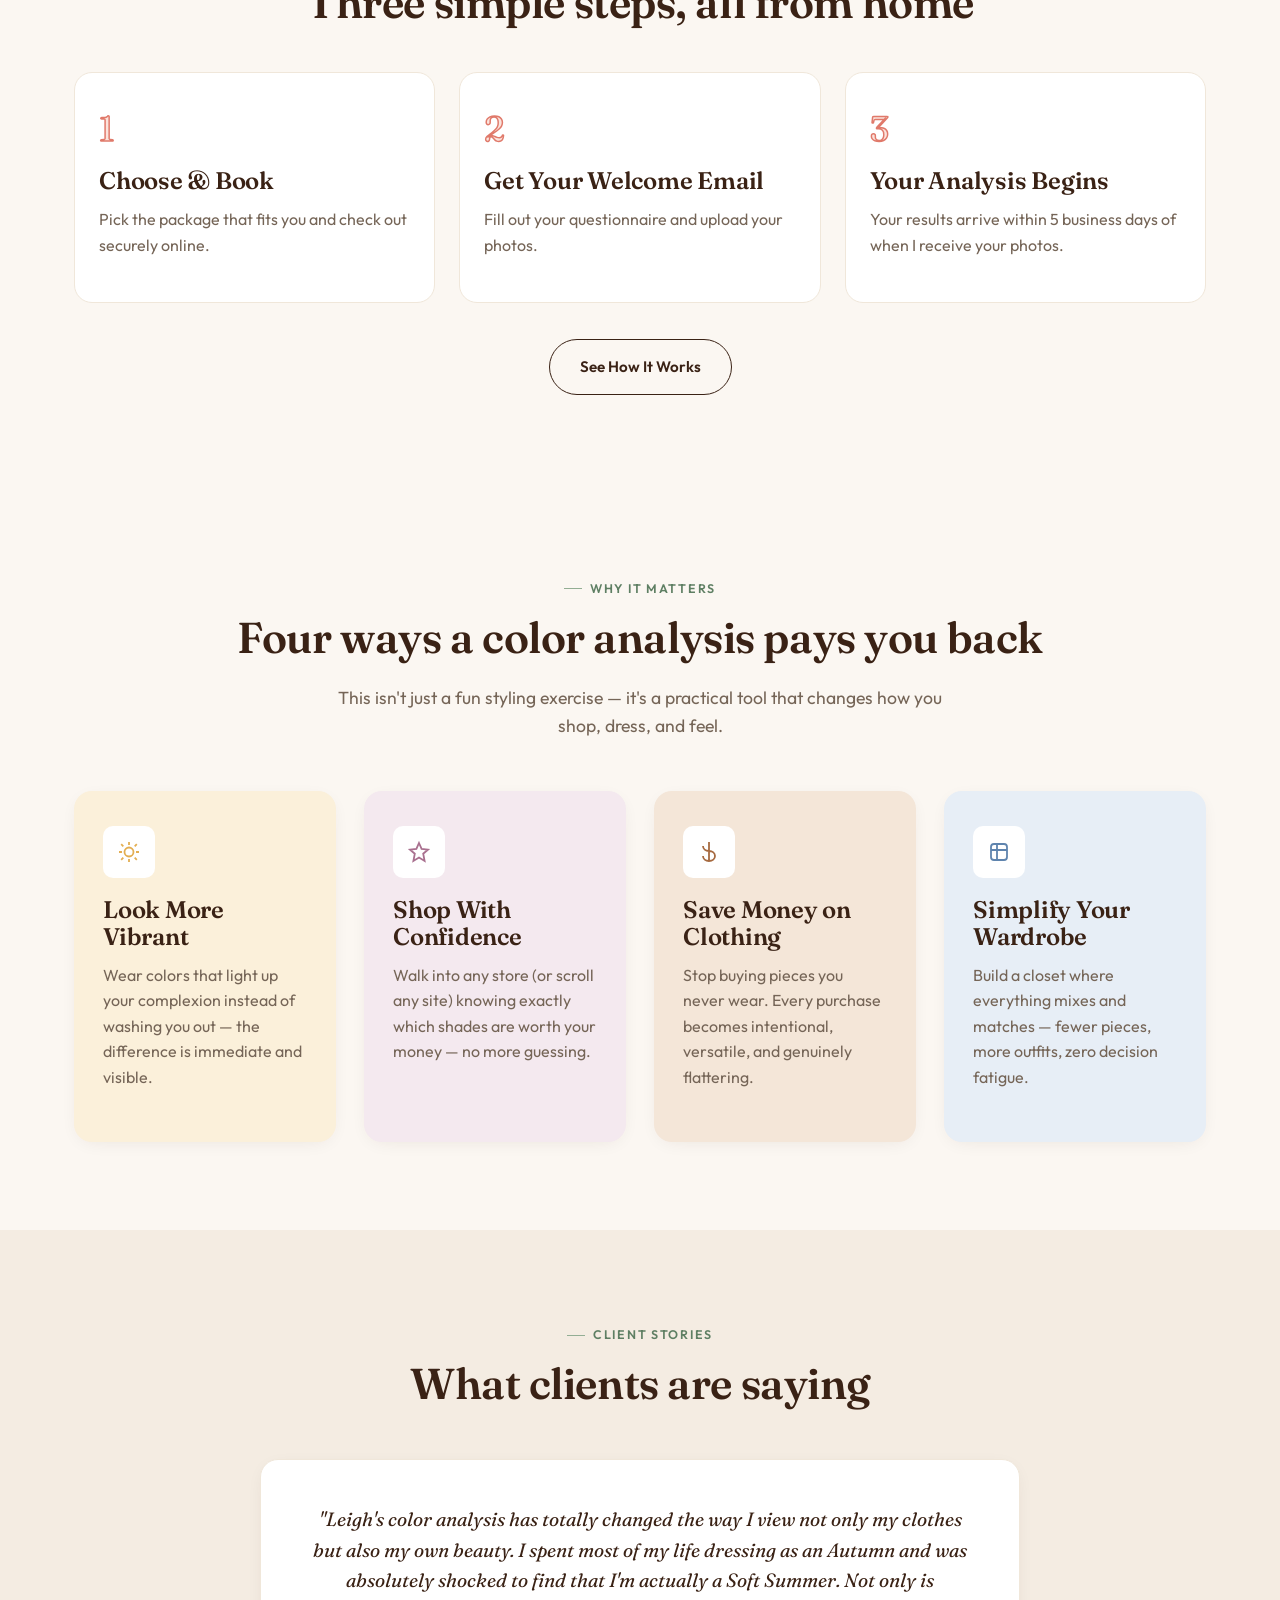
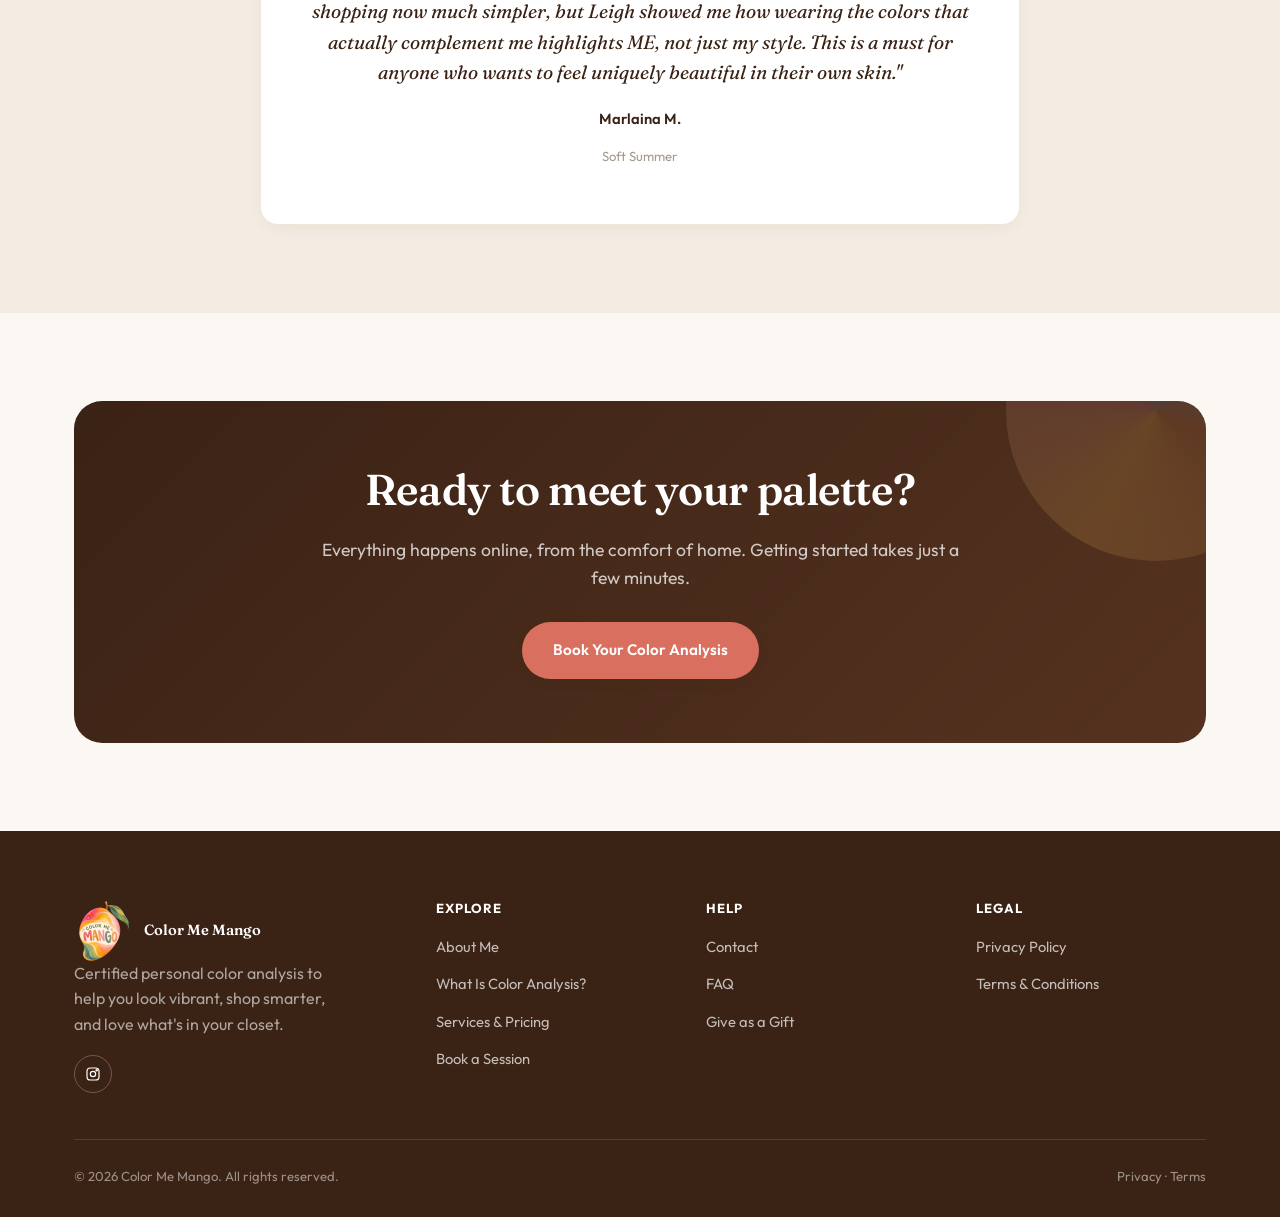
==== commit b77febb1: "Website Updates" ====
--- a/color-me-mango-site/index.html
+++ b/color-me-mango-site/index.html
@@ -10,6 +10,8 @@
 <meta property="og:title" content="Color Me Mango — Certified Color Analysis">
 <meta property="og:description" content="Find the colors that make you look effortlessly radiant. Book your personal color analysis session today.">
 <meta property="og:type" content="website">
+<link rel="icon" type="image/png" href="images/favicon.png">
+<link rel="apple-touch-icon" href="images/apple-touch-icon.png">
 <link rel="preconnect" href="https://fonts.googleapis.com">
 <link href="https://fonts.googleapis.com/css2?family=Fraunces:ital,opsz,wght@0,9..144,400;0,9..144,500;0,9..144,600;1,9..144,500&family=Outfit:wght@400;500;600;700&display=swap" rel="stylesheet">
 <link rel="stylesheet" href="css/style.css">
@@ -18,10 +20,9 @@
   "@context": "https://schema.org",
   "@type": "LocalBusiness",
   "name": "Color Me Mango",
-  "description": "Certified color analysis and personal color consulting studio.",
+  "description": "Certified virtual color analysis. Send your photos from home and discover your color season.",
   "priceRange": "$$",
-  "telephone": "(555) 010-2468",
-  "email": "hello@colormemango.com"
+  "email": "leigh@colormemango.com"
 }
 </script>
 </head>
@@ -30,7 +31,7 @@
 <!-- ================= HEADER ================= -->
 <header class="site-header">
   <nav class="nav">
-    <a href="index.html" class="brand"><span class="brand-mark"></span>Color Me Mango</a>
+    <a href="index.html" class="brand"><img src="images/logo.png" alt="Color Me Mango logo" class="brand-logo">Color Me Mango</a>
     <ul class="nav-links">
       <li><a href="index.html">Home</a></li>
       <li><a href="about.html">About</a></li>
@@ -58,9 +59,9 @@
         <a href="what-is-color-analysis.html" class="btn btn-outline">See How It Works</a>
       </div>
       <div class="hero-trust">
-        <span>✓ Certified Color Analyst</span>
-        <span>✓ 500+ palettes revealed</span>
-        <span>✓ In-studio &amp; virtual sessions</span>
+        <span><b style="color:#E0796A;font-weight:700;">✓</b> Certified Color Analyst</span>
+        <span><b style="color:#E0796A;font-weight:700;">✓</b> 100% virtual, from home</span>
+        <span><b style="color:#E0796A;font-weight:700;">✓</b> No appointment needed</span>
       </div>
       <p style="margin-top:26px; font-family:var(--font-display); font-style:italic; color:var(--brand-dark); font-size:1.05rem;">"Wear the colors that let people see you first."</p>
     </div>
@@ -82,30 +83,60 @@
       <div class="reveal">
         <p class="eyebrow">The Basics</p>
         <h2>What exactly is color analysis?</h2>
-        <p>Personal color analysis is the art and science of identifying which colors work in harmony with your unique skin tone, eye color, and hair color. Using a method called draping — holding different fabric swatches near your face — we uncover the palette that makes you look naturally healthy, vibrant, and put-together.</p>
-        <p>Every person falls into one of four seasonal color families: <strong>Spring, Summer, Autumn,</strong> or <strong>Winter</strong>, each with its own undertone and range of shades. Once you know yours, choosing what to wear (and what to buy) becomes effortless.</p>
+        <p>Personal color analysis is the art and science of identifying which colors work in harmony with your unique skin tone, eye color, and hair color. I study photos you take at home, using my simple photo guide, to see how different colors work with your natural coloring. From there, I uncover the palette that makes you look naturally healthy, vibrant, and put-together.</p>
+        <p>Every person falls into one of twelve seasons, nested within the four classic seasons of <strong>Spring, Summer, Autumn,</strong> and <strong>Winter</strong>, each with its own undertone and range of shades. Once you know yours, choosing what to wear (and what to buy) becomes effortless.</p>
         <a href="what-is-color-analysis.html" class="btn btn-outline">Learn How It Works</a>
       </div>
       <div class="reveal">
         <div class="grid grid-2" style="gap:16px;">
           <div class="season-card spring" style="min-height:180px;">
-            <div class="season-swatches"><span style="background:#f6c58e"></span><span style="background:#f0a868"></span><span style="background:#f9dca3"></span></div>
+            <div class="season-swatches"><span style="background:#F0CF8C"></span><span style="background:#C9923A"></span><span style="background:#FAE8C2"></span></div>
             <h3 style="font-size:1.1rem;">Spring</h3>
           </div>
           <div class="season-card summer" style="min-height:180px;">
-            <div class="season-swatches"><span style="background:#b9cede"></span><span style="background:#8fadc6"></span><span style="background:#d6e1ea"></span></div>
+            <div class="season-swatches"><span style="background:#CBA0B8"></span><span style="background:#A9708F"></span><span style="background:#E9D5E0"></span></div>
             <h3 style="font-size:1.1rem;">Summer</h3>
           </div>
           <div class="season-card autumn" style="min-height:180px;">
-            <div class="season-swatches"><span style="background:#c98950"></span><span style="background:#a2652f"></span><span style="background:#e0b57e"></span></div>
+            <div class="season-swatches"><span style="background:#C99263"></span><span style="background:#A66A40"></span><span style="background:#E8CCAE"></span></div>
             <h3 style="font-size:1.1rem;">Autumn</h3>
           </div>
           <div class="season-card winter" style="min-height:180px;">
-            <div class="season-swatches"><span style="background:#6c5b8c"></span><span style="background:#4f4368"></span><span style="background:#9c8db3"></span></div>
+            <div class="season-swatches"><span style="background:#9BB4D2"></span><span style="background:#46699A"></span><span style="background:#D2DEEC"></span></div>
             <h3 style="font-size:1.1rem;">Winter</h3>
           </div>
         </div>
       </div>
+    </div>
+  </div>
+</section>
+
+<!-- ================= HOW IT WORKS (mini) ================= -->
+<section>
+  <div class="container">
+    <div class="center reveal" style="margin-bottom:44px;">
+      <p class="eyebrow" style="justify-content:center;">How It Works</p>
+      <h2>Three simple steps, all from home</h2>
+    </div>
+    <div class="steps steps-3">
+      <div class="step reveal">
+        <span class="step-num">1</span>
+        <h3>Choose &amp; Book</h3>
+        <p>Pick the package that fits you and check out securely online.</p>
+      </div>
+      <div class="step reveal">
+        <span class="step-num">2</span>
+        <h3>Get Your Welcome Email</h3>
+        <p>Fill out your questionnaire and upload your photos.</p>
+      </div>
+      <div class="step reveal">
+        <span class="step-num">3</span>
+        <h3>Your Analysis Begins</h3>
+        <p>Your results arrive within 5 business days of when I receive your photos.</p>
+      </div>
+    </div>
+    <div class="center reveal" style="margin-top:36px;">
+      <a href="what-is-color-analysis.html" class="btn btn-outline">See How It Works</a>
     </div>
   </div>
 </section>
@@ -156,26 +187,13 @@
   <div class="container">
     <div class="center reveal" style="margin-bottom:50px;">
       <p class="eyebrow" style="justify-content:center;">Client Stories</p>
-      <h2>Loved by clients who finally feel like themselves</h2>
-    </div>
-    <div class="grid grid-3">
-      <div class="testi-card reveal">
-        <div class="testi-stars">★★★★★</div>
-        <p class="testi-quote">"I've spent years buying clothes that just sat in my closet. After my session I finally understand why — and shopping is actually fun now."</p>
-        <p class="testi-name">Placeholder Client Name</p>
-        <p class="testi-role">Autumn, Virtual Session</p>
-      </div>
-      <div class="testi-card reveal">
-        <div class="testi-stars">★★★★★</div>
-        <p class="testi-quote">"So many people told me I looked amazing the week after my appointment. I didn't change anything except the color of my sweater!"</p>
-        <p class="testi-name">Placeholder Client Name</p>
-        <p class="testi-role">Winter, In-Studio Session</p>
-      </div>
-      <div class="testi-card reveal">
-        <div class="testi-stars">★★★★★</div>
-        <p class="testi-quote">"Worth every penny. My color palette booklet lives in my wallet and I reference it every time I shop."</p>
-        <p class="testi-name">Placeholder Client Name</p>
-        <p class="testi-role">Spring, In-Studio Session</p>
+      <h2>What clients are saying</h2>
+    </div>
+    <div style="max-width:760px; margin:0 auto;">
+      <div class="testi-card reveal" style="padding:44px 48px; text-align:center;">
+        <p class="testi-quote" style="font-size:1.2rem; line-height:1.6;">"Leigh's color analysis has totally changed the way I view not only my clothes but also my own beauty. I spent most of my life dressing as an Autumn and was absolutely shocked to find that I'm actually a Soft Summer. Not only is shopping now much simpler, but Leigh showed me how wearing the colors that actually complement me highlights ME, not just my style. This is a must for anyone who wants to feel uniquely beautiful in their own skin."</p>
+        <p class="testi-name">Marlaina M.</p>
+        <p class="testi-role">Soft Summer</p>
       </div>
     </div>
   </div>
@@ -186,7 +204,7 @@
   <div class="container">
     <div class="cta-band reveal">
       <h2>Ready to meet your palette?</h2>
-      <p class="lede center" style="margin:0 auto 30px;">Sessions are available in-studio and virtually. Reserve your spot in just a few minutes.</p>
+      <p class="lede center" style="margin:0 auto 30px;">Everything happens online, from the comfort of home. Getting started takes just a few minutes.</p>
       <a href="booking.html" class="btn btn-primary">Book Your Color Analysis</a>
     </div>
   </div>
@@ -197,12 +215,10 @@
   <div class="container">
     <div class="footer-grid">
       <div class="footer-brand">
-        <a href="index.html" class="brand" style="color:#fff;"><span class="brand-mark"></span>Color Me Mango</a>
+        <a href="index.html" class="brand" style="color:#fff;"><img src="images/logo.png" alt="Color Me Mango logo" class="brand-logo">Color Me Mango</a>
         <p>Certified personal color analysis to help you look vibrant, shop smarter, and love what's in your closet.</p>
         <div class="footer-social">
-          <a href="#" aria-label="Instagram"><svg width="16" height="16" viewBox="0 0 24 24" fill="none" stroke="#fff" stroke-width="1.8"><rect x="3" y="3" width="18" height="18" rx="5"/><circle cx="12" cy="12" r="4"/><circle cx="17.5" cy="6.5" r="1"/></svg></a>
-          <a href="#" aria-label="Pinterest"><svg width="16" height="16" viewBox="0 0 24 24" fill="none" stroke="#fff" stroke-width="1.8"><circle cx="12" cy="12" r="9"/><path d="M9 17c1-3 1.5-6 1.5-8a2.5 2.5 0 0 1 5 0c0 2-1 4-2.5 4"/></svg></a>
-          <a href="#" aria-label="Facebook"><svg width="16" height="16" viewBox="0 0 24 24" fill="none" stroke="#fff" stroke-width="1.8"><path d="M14 9h2V6h-2a3 3 0 0 0-3 3v2H9v3h2v6h3v-6h2l1-3h-3V9a1 1 0 0 1 1-1z"/></svg></a>
+          <a href="https://www.instagram.com/colorme_mango/" target="_blank" rel="noopener" aria-label="Instagram"><svg width="16" height="16" viewBox="0 0 24 24" fill="none" stroke="#fff" stroke-width="1.8"><rect x="3" y="3" width="18" height="18" rx="5"/><circle cx="12" cy="12" r="4"/><circle cx="17.5" cy="6.5" r="1"/></svg></a>
         </div>
       </div>
       <div>
@@ -215,11 +231,11 @@
         </ul>
       </div>
       <div>
-        <h4>Studio</h4>
+        <h4>Help</h4>
         <ul>
           <li><a href="contact.html">Contact</a></li>
           <li><a href="what-is-color-analysis.html#faq">FAQ</a></li>
-          <li><a href="services.html">Gift Cards (Coming Soon)</a></li>
+          <li><a href="booking.html?gift=1">Give as a Gift</a></li>
         </ul>
       </div>
       <div>
--- a/color-me-mango-site/css/style.css
+++ b/color-me-mango-site/css/style.css
@@ -8,34 +8,34 @@
   --bg: #FBF7F2;             /* warm ivory */
   --bg-alt: #F4ECE2;         /* deeper cream for alt sections */
   --card: #FFFFFF;
-  --ink: #33281F;            /* warm near-black brown, primary text */
+  --ink: #3A2215;            /* warm near-black brown, primary text */
   --ink-soft: #756557;       /* secondary text */
   --ink-faint: #A69A8C;      /* tertiary / placeholder text */
   --line: #E8DDCE;           /* hairline borders */
   --line-soft: #F0E7DA;
 
-  --brand: #B3778A;          /* muted rose-mauve, primary accent */
-  --brand-dark: #8E5A6C;     /* hover / deep rose */
-  --brand-tint: #F3E3E6;     /* pale rose wash */
+  --brand: #D9705F;          /* muted rose-mauve, primary accent */
+  --brand-dark: #B5513F;     /* hover / deep rose */
+  --brand-tint: #FBE3DC;     /* pale rose wash */
 
   /* ---- Seasonal accents ---- */
-  --spring: #EDA968;
-  --spring-tint: #FBEBD9;
-  --summer: #8FAEC7;
-  --summer-tint: #E7EEF3;
-  --autumn: #A2652F;
-  --autumn-tint: #F0DFC9;
-  --winter: #4F4368;
-  --winter-tint: #E7E2ED;
+  --spring: #E3AE52;
+  --spring-tint: #FBF0DA;
+  --summer: #A9708F;
+  --summer-tint: #F4E9EF;
+  --autumn: #A66A40;
+  --autumn-tint: #F4E6D8;
+  --winter: #5F84AE;
+  --winter-tint: #E7EEF6;
 
   /* ---- Radii & shadow ---- */
   --r-sm: 10px;
   --r-md: 18px;
   --r-lg: 28px;
   --r-pill: 999px;
-  --shadow-soft: 0 8px 30px -12px rgba(51, 40, 31, 0.18);
-  --shadow-card: 0 4px 20px -8px rgba(51, 40, 31, 0.12);
-  --shadow-lift: 0 20px 44px -16px rgba(51, 40, 31, 0.28);
+  --shadow-soft: 0 8px 30px -12px rgba(58, 34, 21, 0.18);
+  --shadow-card: 0 4px 20px -8px rgba(58, 34, 21, 0.12);
+  --shadow-lift: 0 20px 44px -16px rgba(58, 34, 21, 0.28);
 
   /* ---- Type ---- */
   --font-display: "Fraunces", "Iowan Old Style", "Palatino Linotype", serif;
@@ -359,10 +359,10 @@
   opacity: 0;
   transition: opacity .3s ease;
 }
-.swatch.s1 { background: linear-gradient(160deg, var(--spring), #f6c58e); transform: translateX(-50%) rotate(-24deg); z-index: 1; }
-.swatch.s2 { background: linear-gradient(160deg, var(--summer), #b9cede); transform: translateX(-50%) rotate(-8deg); z-index: 2; }
-.swatch.s3 { background: linear-gradient(160deg, var(--autumn), #c88750); transform: translateX(-50%) rotate(8deg); z-index: 3; }
-.swatch.s4 { background: linear-gradient(160deg, var(--winter), #6c5c8c); transform: translateX(-50%) rotate(24deg); z-index: 4; }
+.swatch.s1 { background: linear-gradient(160deg, var(--spring), #F0CF8C); transform: translateX(-50%) rotate(-24deg); z-index: 1; }
+.swatch.s2 { background: linear-gradient(160deg, var(--summer), #CBA0B8); transform: translateX(-50%) rotate(-8deg); z-index: 2; }
+.swatch.s3 { background: linear-gradient(160deg, var(--autumn), #C99263); transform: translateX(-50%) rotate(8deg); z-index: 3; }
+.swatch.s4 { background: linear-gradient(160deg, var(--winter), #9BB4D2); transform: translateX(-50%) rotate(24deg); z-index: 4; }
 .swatch-fan:hover .swatch.s1 { transform: translateX(-50%) rotate(-34deg) translateY(-10px); }
 .swatch-fan:hover .swatch.s2 { transform: translateX(-50%) rotate(-11deg) translateY(-16px); }
 .swatch-fan:hover .swatch.s3 { transform: translateX(-50%) rotate(11deg) translateY(-16px); }
@@ -461,10 +461,10 @@
 .season-card p { color: rgba(255,255,255,.88); }
 .season-card .season-swatches { display: flex; gap: 8px; margin-bottom: 16px; }
 .season-card .season-swatches span { width: 26px; height: 26px; border-radius: 50%; border: 1.5px solid rgba(255,255,255,.6); }
-.season-card.spring { background: linear-gradient(155deg, var(--spring), #f7c98d); }
-.season-card.summer { background: linear-gradient(155deg, var(--summer), #b7cbdb); }
-.season-card.autumn { background: linear-gradient(155deg, var(--autumn), #c98950); }
-.season-card.winter { background: linear-gradient(155deg, var(--winter), #6c5b8c); }
+.season-card.spring { background: linear-gradient(155deg, var(--spring), #F0CF8C); }
+.season-card.summer { background: linear-gradient(155deg, var(--summer), #CBA0B8); }
+.season-card.autumn { background: linear-gradient(155deg, var(--autumn), #C99263); }
+.season-card.winter { background: linear-gradient(155deg, var(--winter), #9BB4D2); }
 
 /* ============================================================
    FAQ ACCORDION
@@ -508,7 +508,7 @@
   transition: max-height .35s ease;
 }
 .faq-a-inner { padding-top: 16px; max-width: 700px; }
-.faq-item.open .faq-a { max-height: 300px; }
+.faq-item.open .faq-a { max-height: 800px; }
 
 /* ============================================================
    PROCESS STEPS
@@ -782,7 +782,7 @@
    CTA BAND
    ============================================================ */
 .cta-band {
-  background: linear-gradient(135deg, var(--ink), #46362a);
+  background: linear-gradient(135deg, var(--ink), #55321F);
   border-radius: var(--r-lg);
   padding: 64px 50px;
   color: #fff;
@@ -973,3 +973,90 @@
   display: flex; align-items: center; justify-content: center;
   margin: 0 auto 24px;
 }
+
+/* ---- 3-step process + photo tips ---- */
+.steps.steps-3 { grid-template-columns: repeat(3, 1fr); }
+@media (max-width: 880px) { .steps.steps-3 { grid-template-columns: 1fr; } }
+.photo-tip h3 { font-size: 1.2rem; }
+.photo-tip p { margin-bottom: 0; }
+.photo-bonus {
+  margin: 28px auto 0;
+  max-width: 820px;
+  display: flex; align-items: center; justify-content: center; gap: 14px;
+  background: var(--card);
+  border: 1px dashed var(--brand);
+  border-radius: var(--r-pill);
+  padding: 14px 24px;
+  text-align: center;
+}
+.photo-bonus p { margin: 0; color: var(--ink); }
+.photo-bonus .pill-tag { background: var(--brand-tint); color: var(--brand-dark); }
+@media (max-width: 560px) { .photo-bonus { flex-direction: column; border-radius: var(--r-md); } }
+
+/* ---- Rush add-on + timing note ---- */
+.rush-addon { margin-top: 22px; }
+.rush-label { font-size: 0.78rem; letter-spacing: .08em; text-transform: uppercase; font-weight: 700; color: var(--brand-dark); margin-bottom: 10px; }
+.rush-addon .option-pill { border-style: dashed; }
+.rush-addon .option-pill.selected { border-style: solid; }
+.rush-note { font-size: 0.86rem; background: var(--brand-tint); color: var(--brand-dark); border-radius: var(--r-sm); padding: 10px 14px; margin: -8px 0 22px; }
+.rush-note strong { color: var(--brand-dark); }
+.timing-note {
+  margin: 40px auto 0; max-width: 860px;
+  display: flex; gap: 18px; align-items: center;
+  background: var(--card); border: 1px solid var(--line-soft);
+  border-radius: var(--r-md); padding: 22px 26px; box-shadow: var(--shadow-card);
+}
+.timing-note p { margin: 0; }
+.timing-note strong { color: var(--ink); }
+.timing-note .icon-badge { flex-shrink: 0; }
+@media (max-width: 560px) { .timing-note { flex-direction: column; align-items: flex-start; } }
+
+/* ---- Gift option ---- */
+.gift-addon { margin-top: 6px; }
+.gift-addon .option-pill { border-style: dashed; }
+.gift-addon .option-pill.selected { border-style: solid; }
+.gift-fields { margin-top: 18px; }
+.gift-band {
+  margin: 22px auto 0; max-width: 860px;
+  display: flex; gap: 20px; align-items: center;
+  background: var(--brand-tint); border-radius: var(--r-md); padding: 24px 28px;
+}
+.gift-band h3 { margin-bottom: 4px; font-size: 1.25rem; }
+.gift-band p { margin: 0; }
+.gift-band .icon-badge { background: #fff; flex-shrink: 0; }
+.gift-band .btn { flex-shrink: 0; }
+@media (max-width: 720px) { .gift-band { flex-direction: column; align-items: flex-start; } }
+
+/* ---- Sub-season pills on season cards ---- */
+.season-card .sub-seasons { display: flex; flex-direction: column; align-items: flex-start; gap: 6px; margin: 4px 0 14px; }
+.season-card .sub-seasons span {
+  background: rgba(255,255,255,.22); border: 1px solid rgba(255,255,255,.45);
+  color: #fff; font-size: 0.8rem; font-weight: 600; letter-spacing: .02em;
+  padding: 4px 12px; border-radius: var(--r-pill);
+}
+.season-card p { margin-bottom: 0; }
+
+/* ---- Logo ---- */
+.brand-logo { width: 52px; height: 52px; object-fit: contain; flex-shrink: 0; }
+.site-footer .brand-logo { width: 60px; height: 60px; }
+.nav { padding-top: 12px; padding-bottom: 12px; }
+
+/* ---- Logo-inspired accents ---- */
+:root {
+  --sage: #5E7F63;
+  --sage-light: #93AE94;
+  --coral: #E0796A;
+  --coral-tint: #FBE3DC;
+  --mango-glow: #FCDDB8;
+}
+.eyebrow { color: var(--sage); }
+.eyebrow::before { background: var(--sage-light); }
+.hero-blob { background: radial-gradient(circle at 30% 30%, var(--mango-glow), transparent 70%); }
+.step-num { color: var(--coral-tint); -webkit-text-stroke: 1.5px var(--coral); }
+.service-features li svg, .guide-list li svg { color: var(--coral); }
+.hero-trust span { color: var(--ink-soft); }
+.hero-trust span::first-letter { color: var(--coral); }
+
+/* ---- About photo ---- */
+.about-photo { background: #fff; }
+.about-photo img { width: 100%; height: 100%; object-fit: cover; object-position: center top; display: block; }
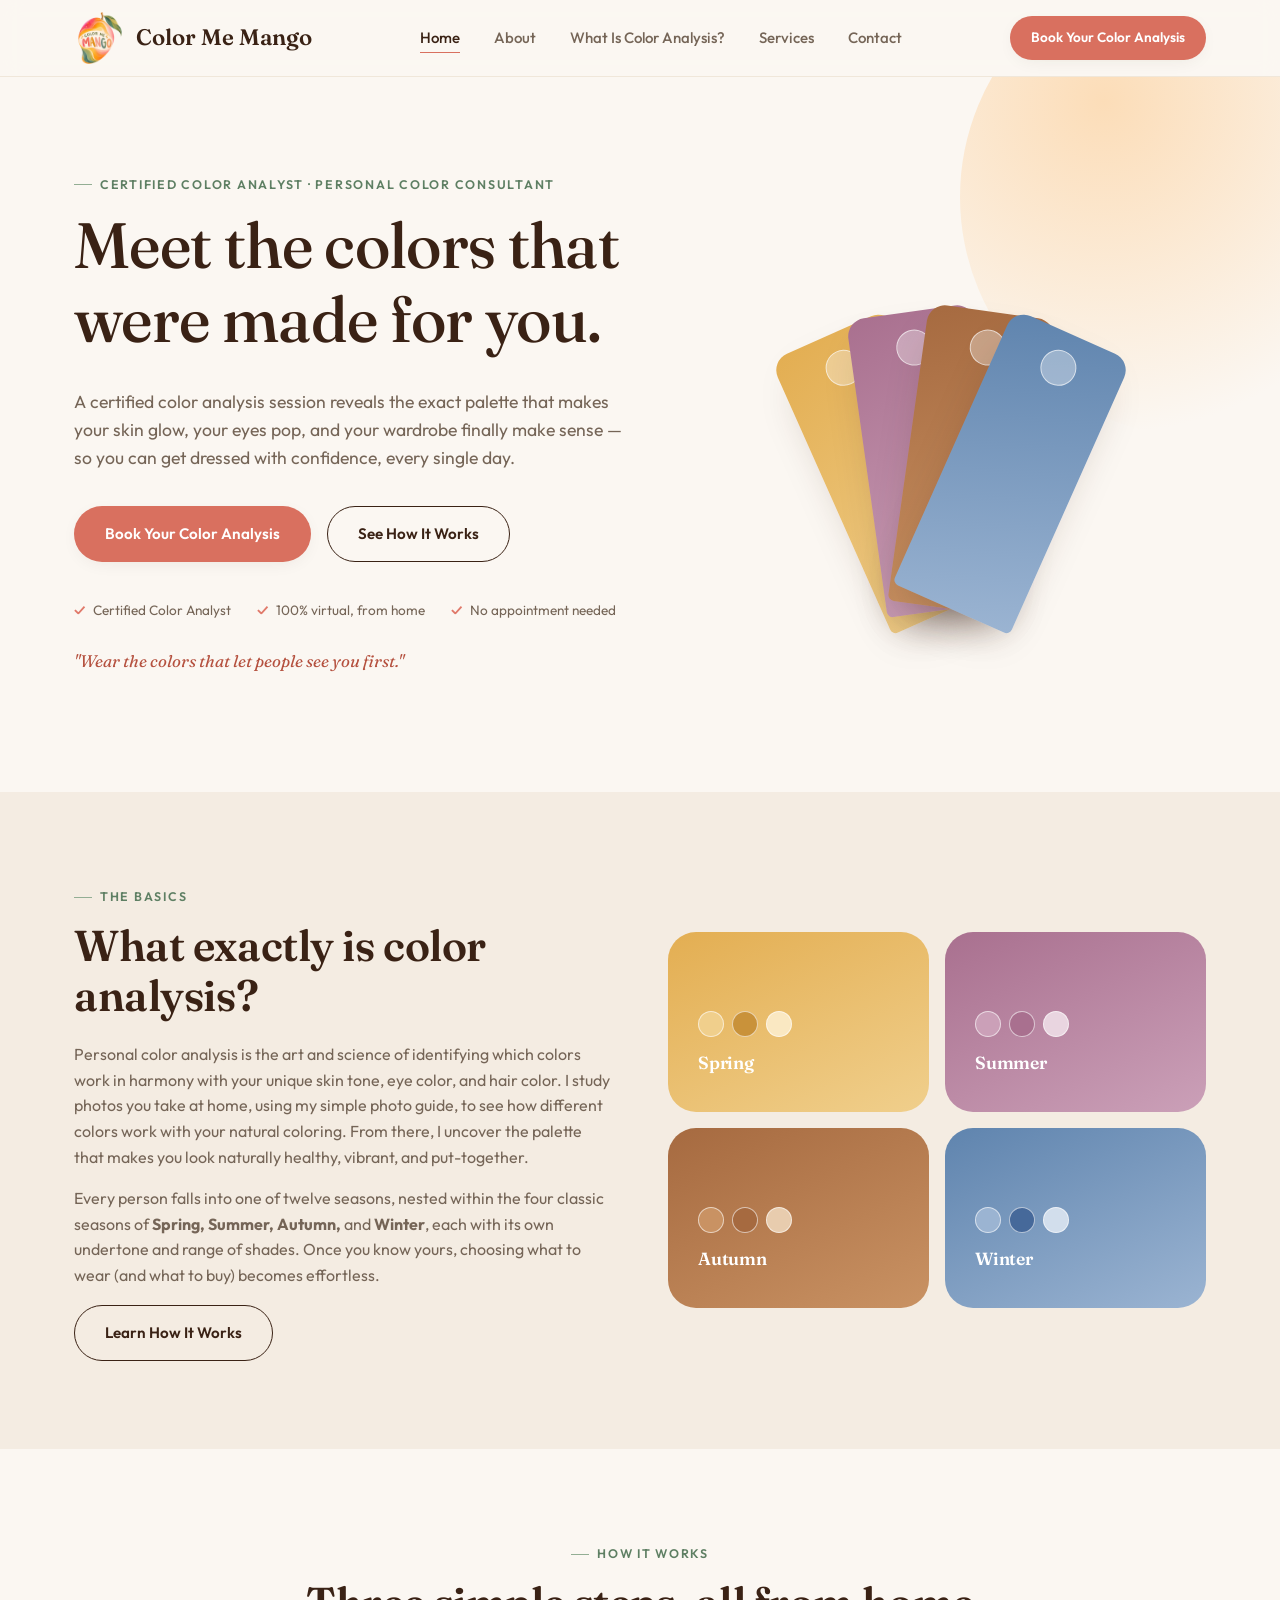
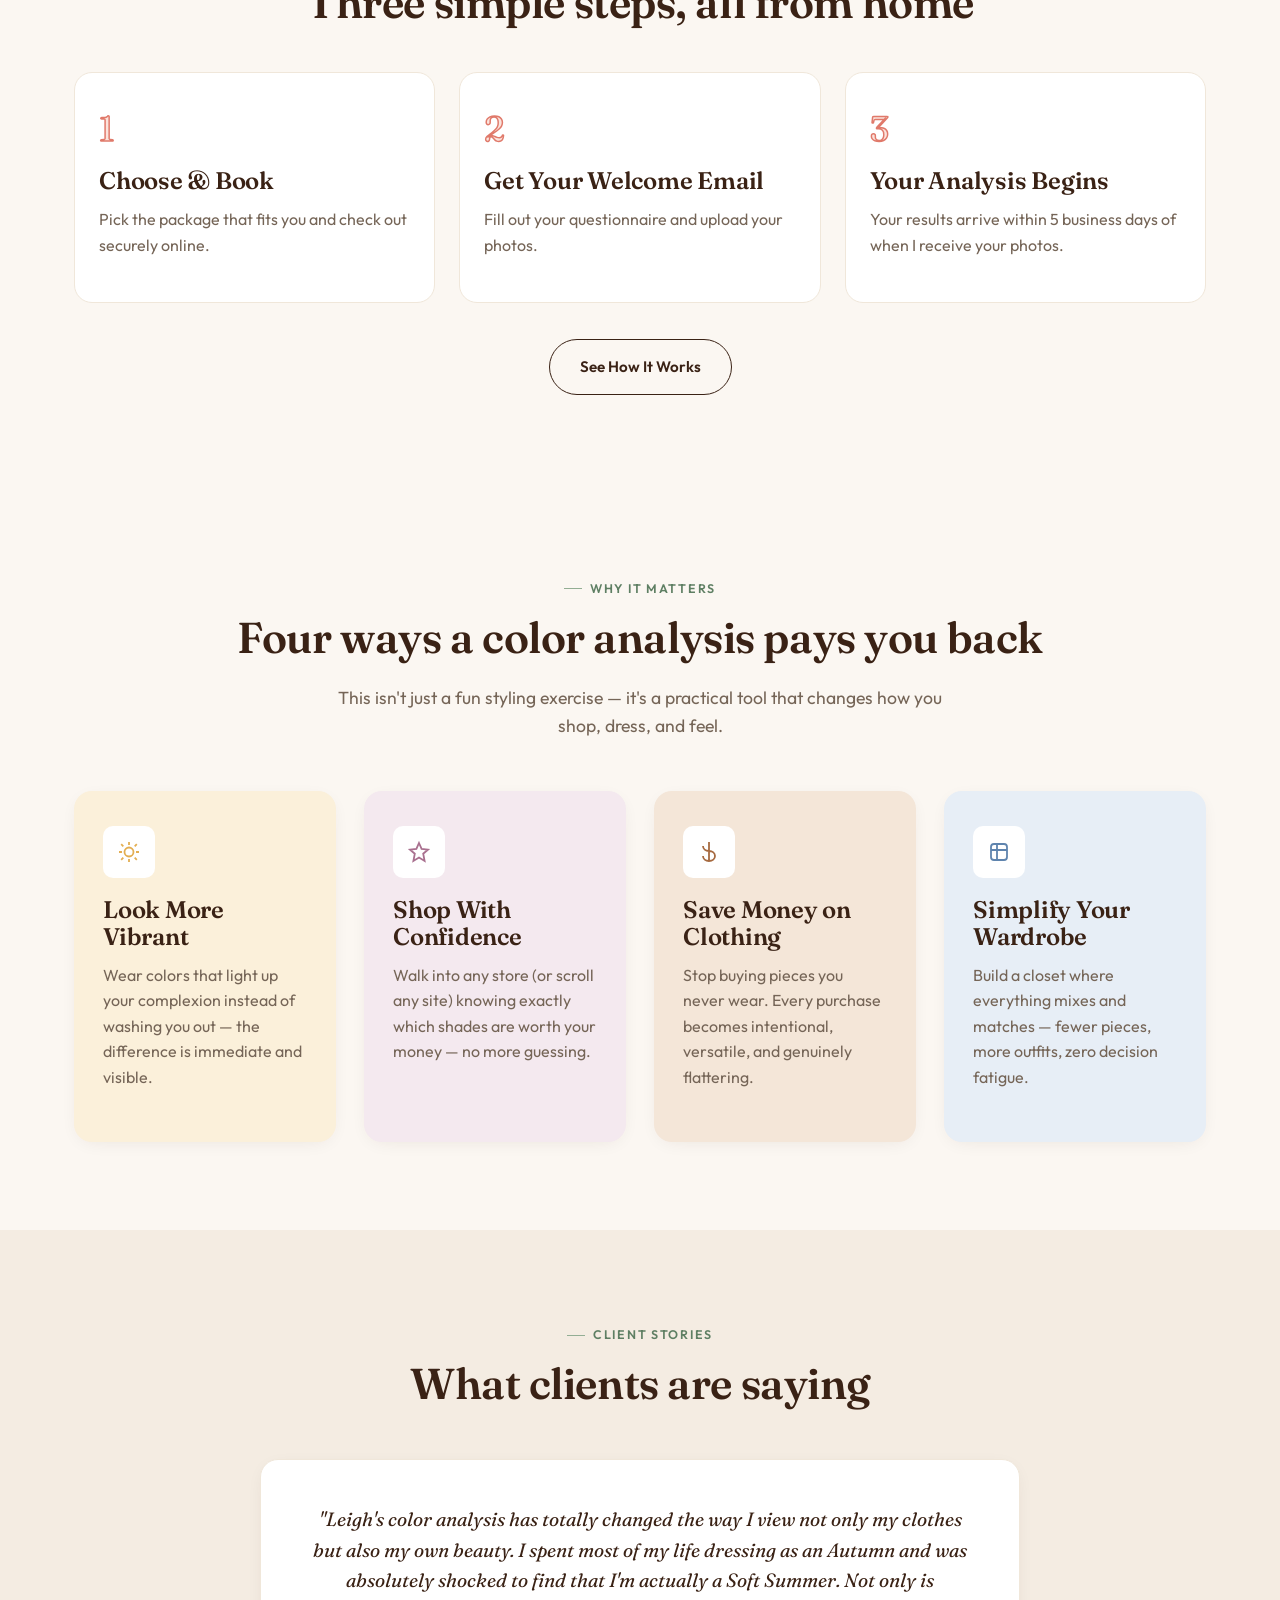
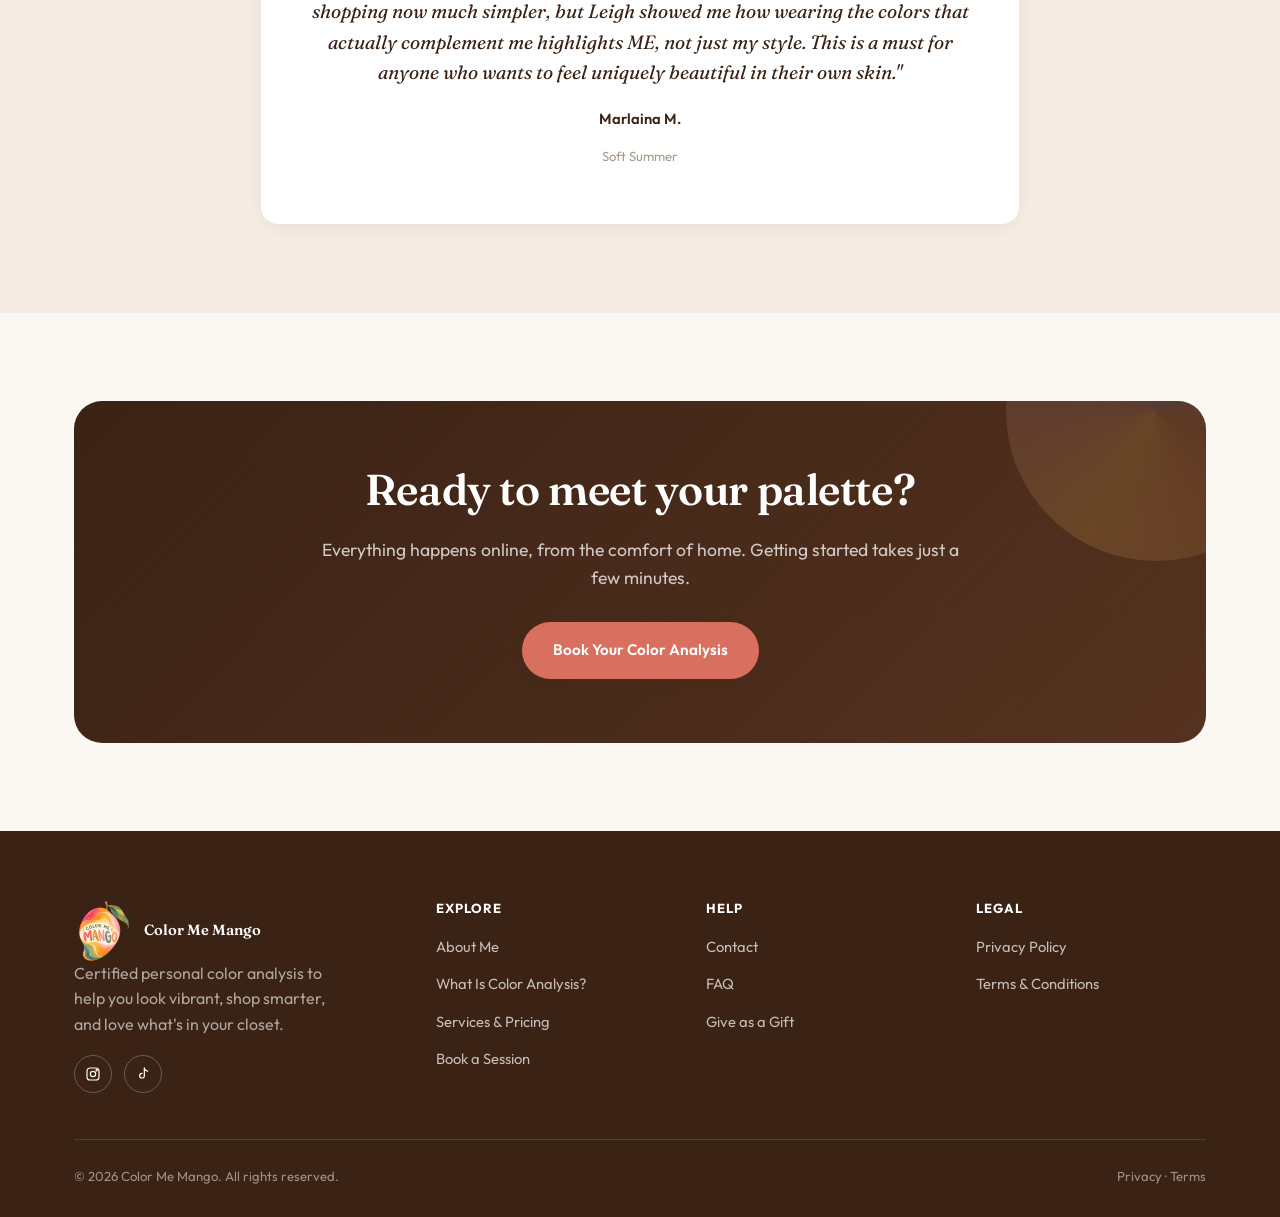
==== commit 8fa789ac: "Add files via upload" ====
--- a/color-me-mango-site/index.html
+++ b/color-me-mango-site/index.html
@@ -219,6 +219,7 @@
         <p>Certified personal color analysis to help you look vibrant, shop smarter, and love what's in your closet.</p>
         <div class="footer-social">
           <a href="https://www.instagram.com/colorme_mango/" target="_blank" rel="noopener" aria-label="Instagram"><svg width="16" height="16" viewBox="0 0 24 24" fill="none" stroke="#fff" stroke-width="1.8"><rect x="3" y="3" width="18" height="18" rx="5"/><circle cx="12" cy="12" r="4"/><circle cx="17.5" cy="6.5" r="1"/></svg></a>
+          <a href="https://www.tiktok.com/@leighmoss3" target="_blank" rel="noopener" aria-label="TikTok"><svg width="16" height="16" viewBox="0 0 24 24" fill="none" stroke="#fff" stroke-width="1.8" stroke-linecap="round" stroke-linejoin="round"><path d="M14 3v11.5a3.5 3.5 0 1 1-3.5-3.5"/><path d="M14 3c.4 2.6 2.2 4.4 5 4.6"/></svg></a>
         </div>
       </div>
       <div>
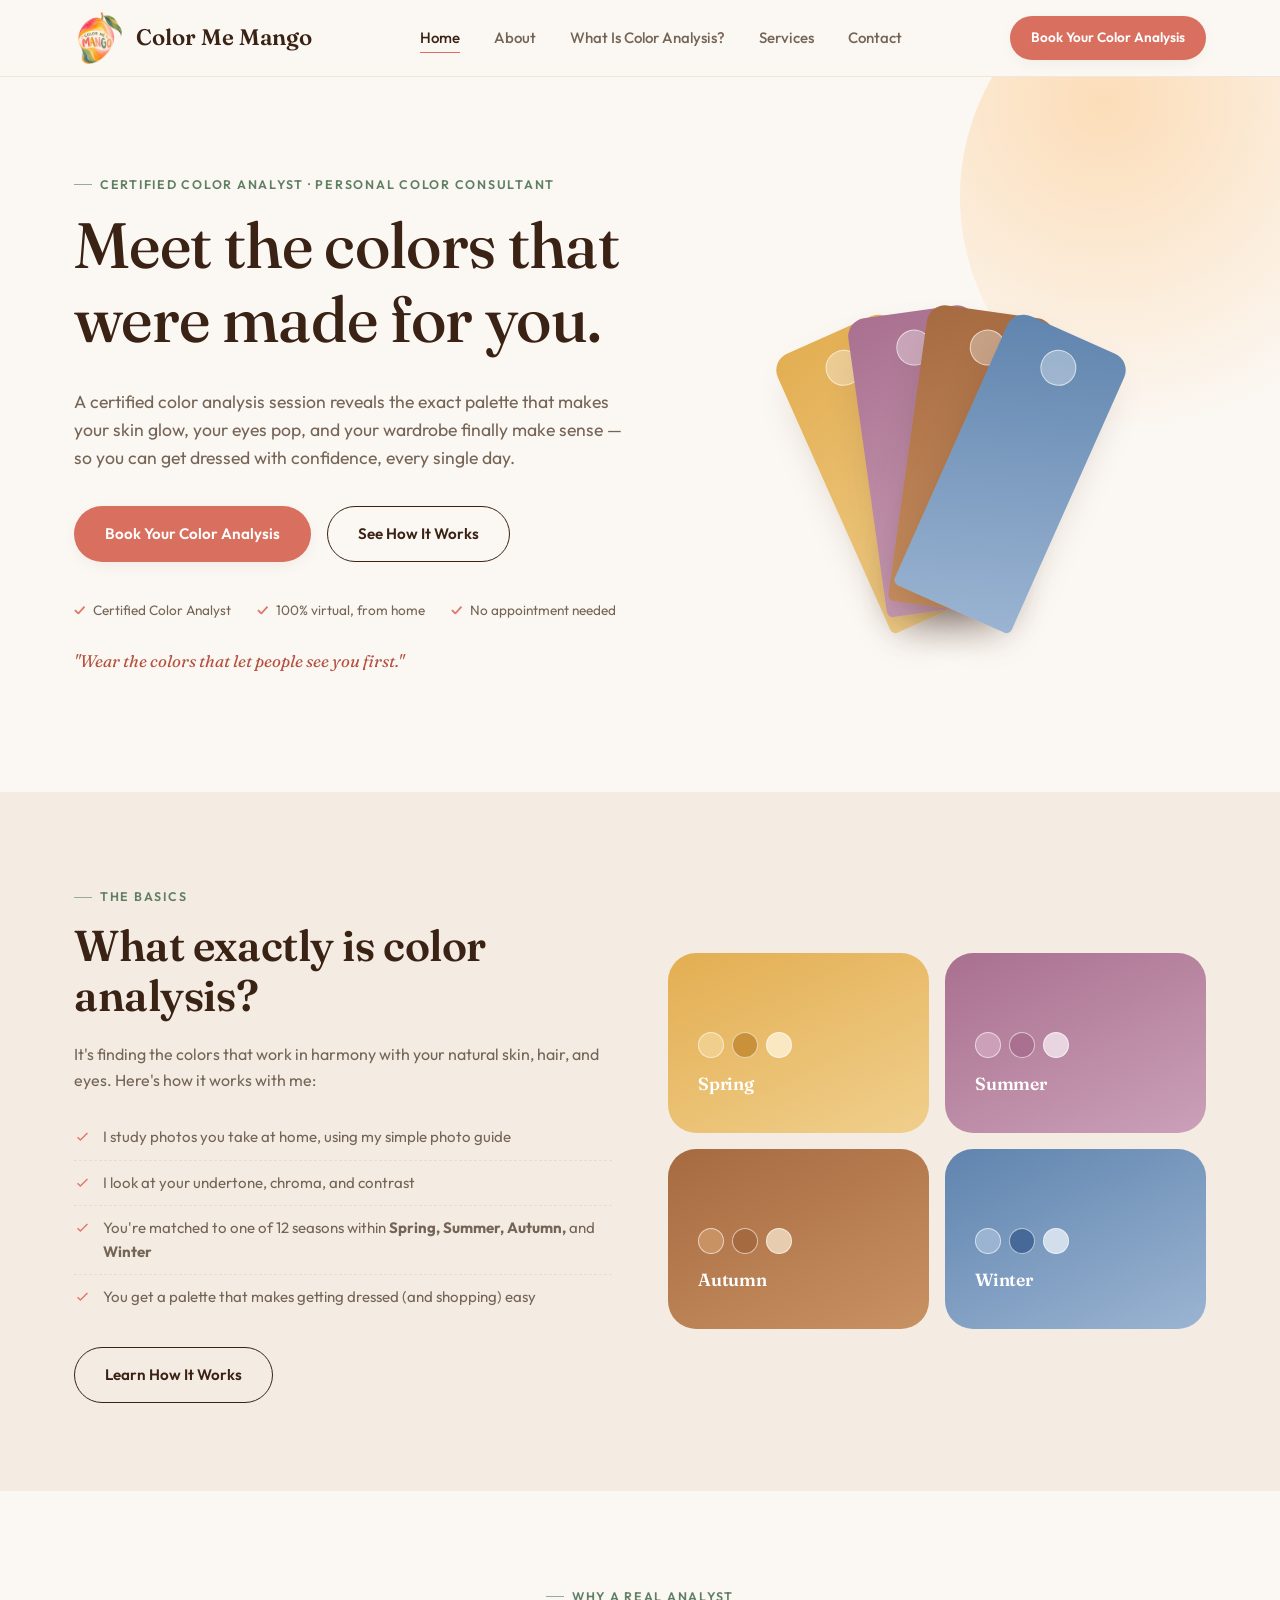
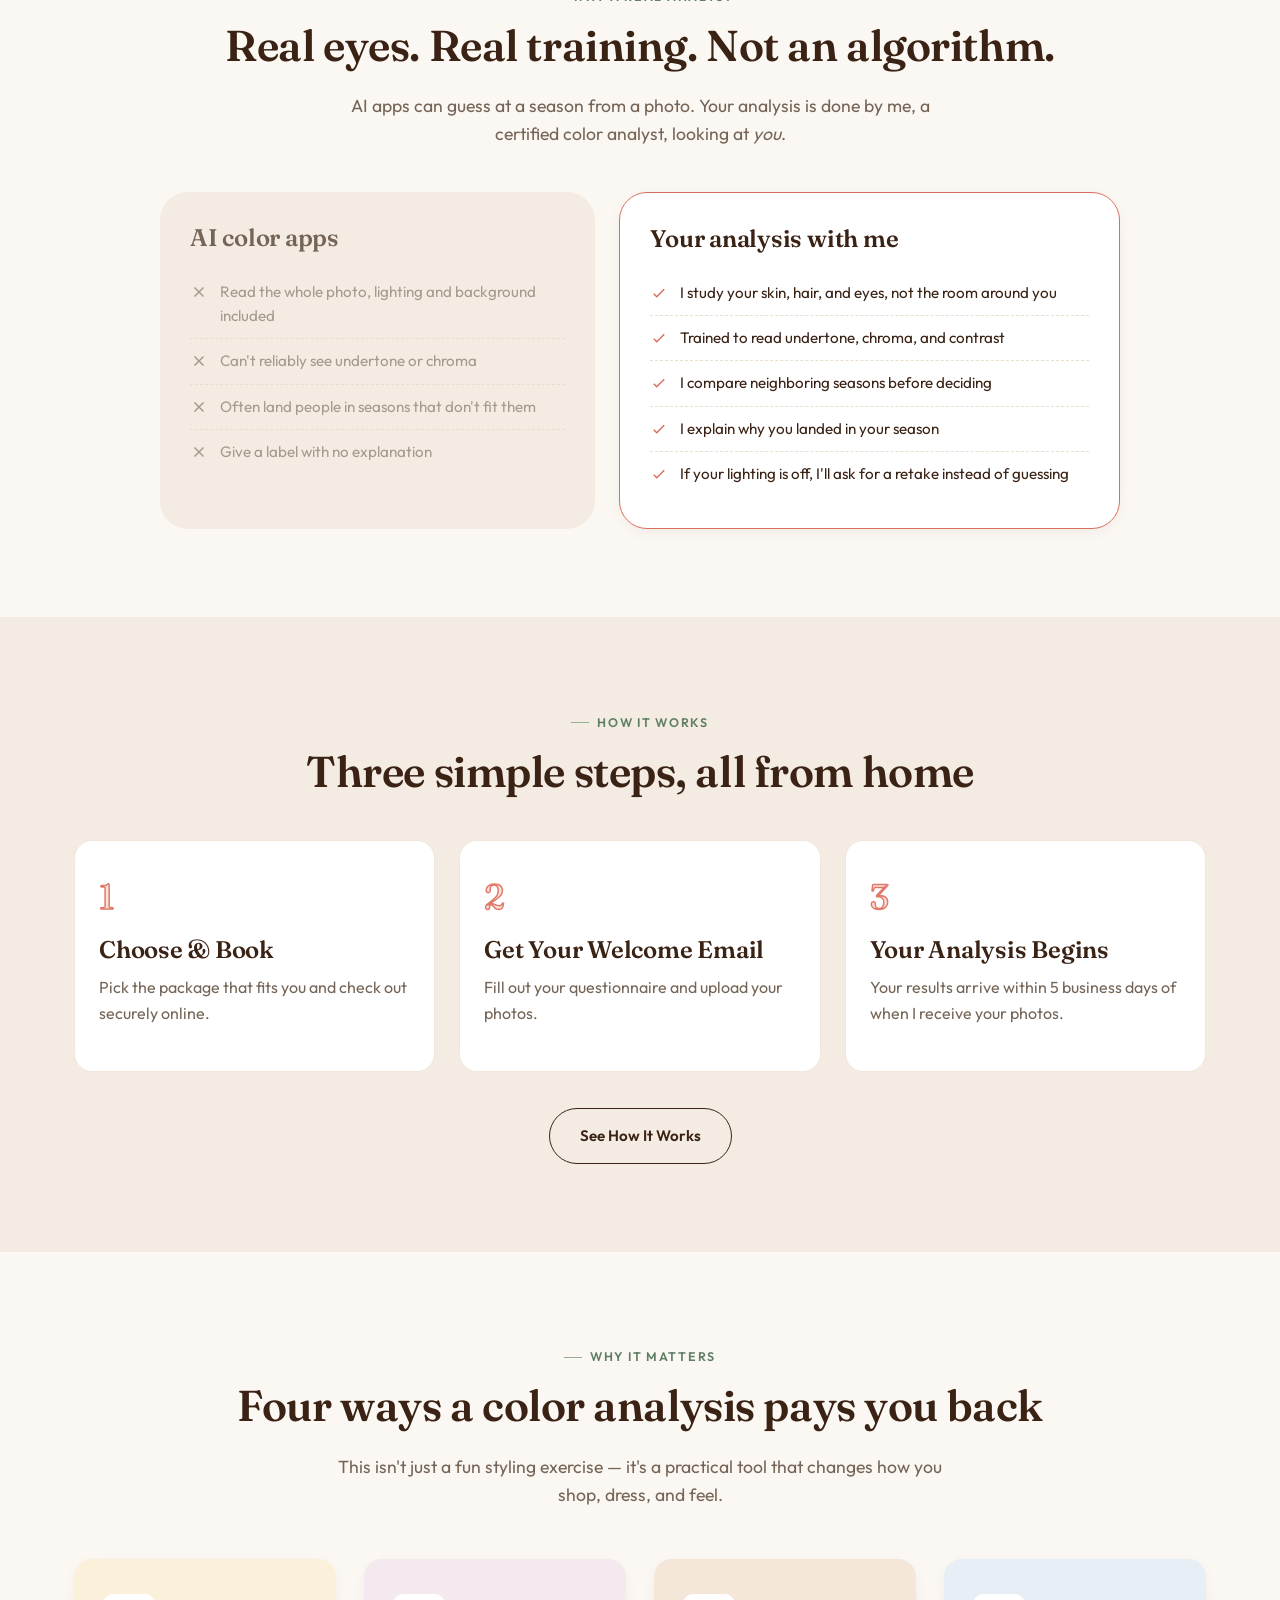
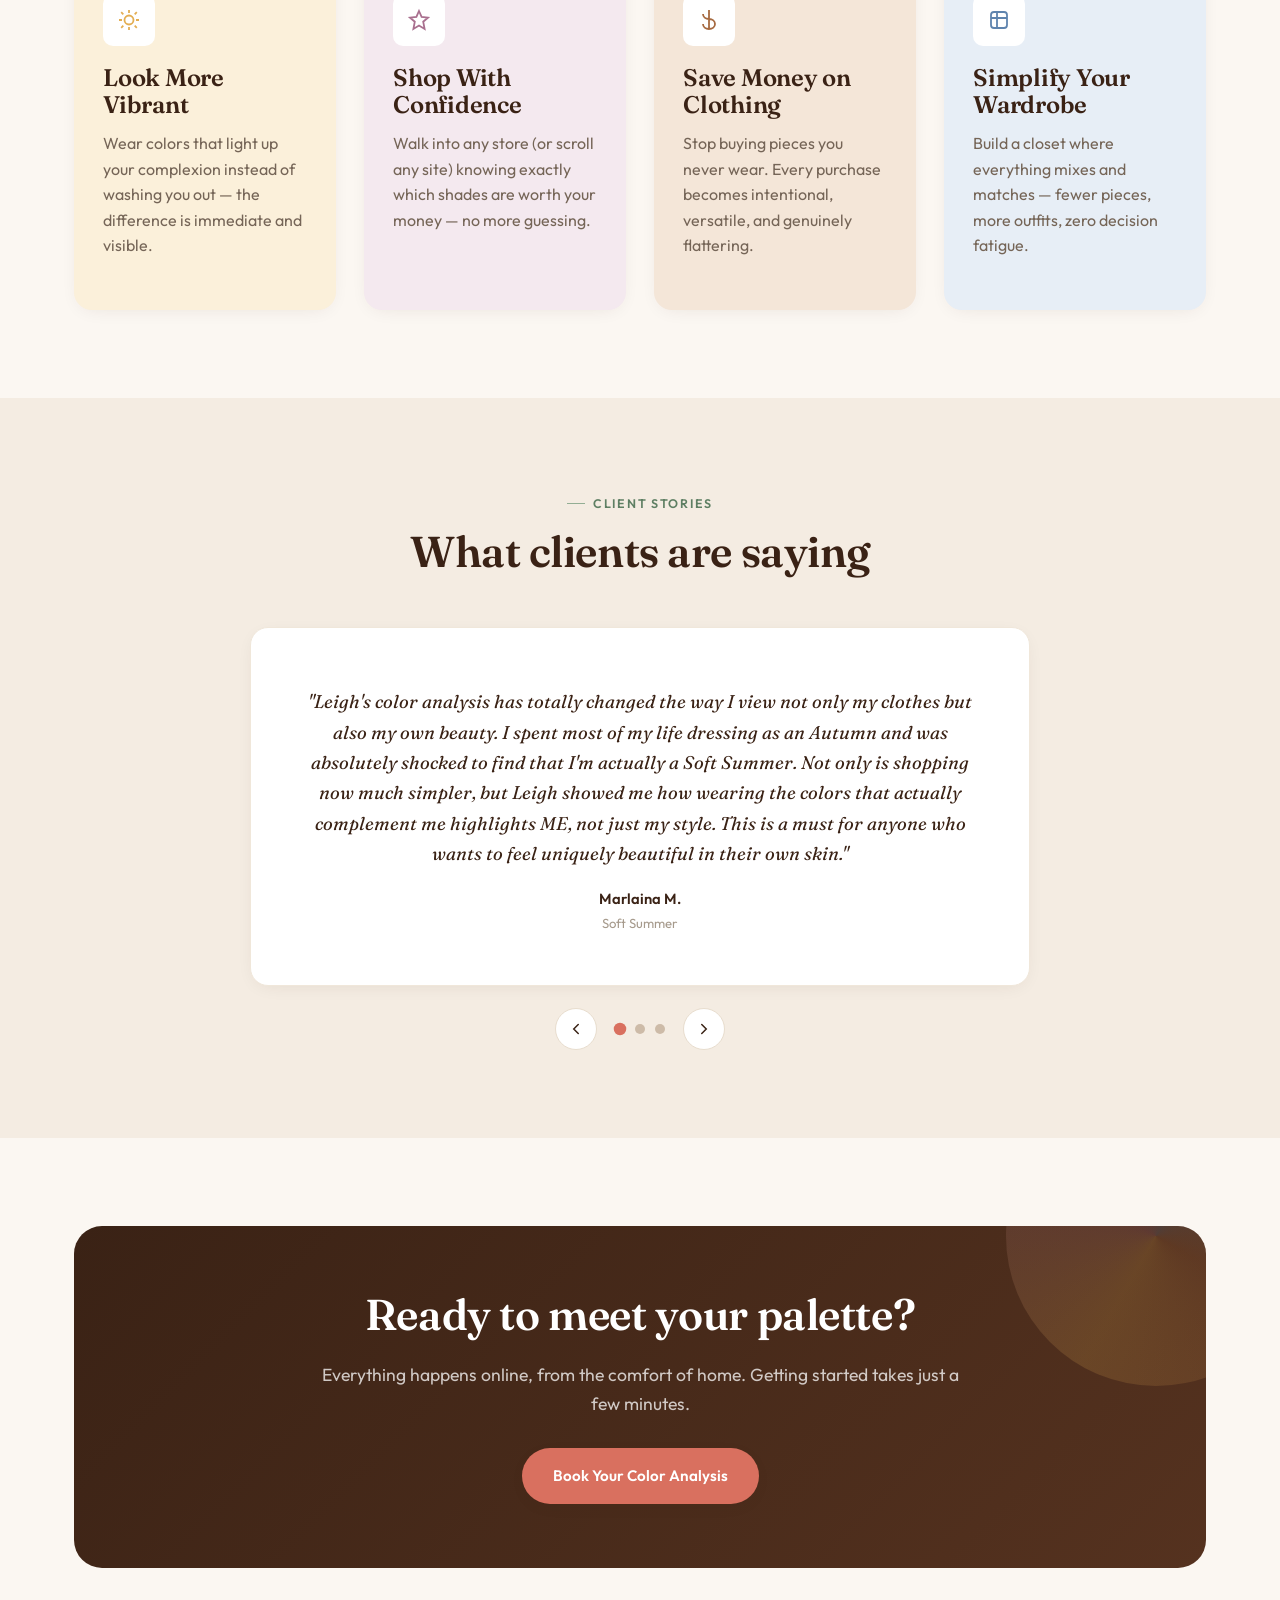
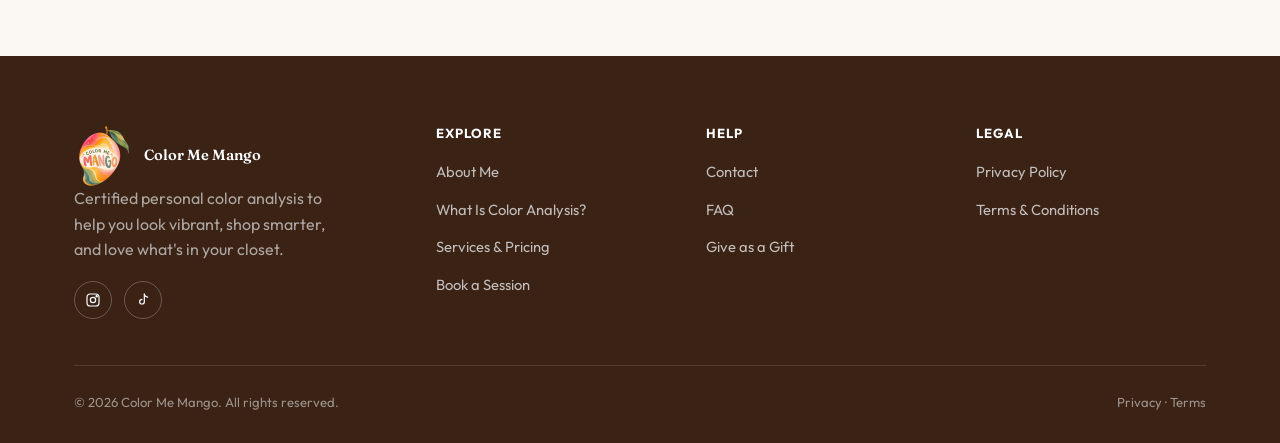
==== commit 38643727: "Add files via upload" ====
--- a/color-me-mango-site/index.html
+++ b/color-me-mango-site/index.html
@@ -25,6 +25,40 @@
   "email": "leigh@colormemango.com"
 }
 </script>
+<style>
+/* ---- Not-AI comparison ---- */
+.ai-compare { display: grid; grid-template-columns: 1fr 1.15fr; gap: 24px; max-width: 960px; margin: 0 auto; align-items: stretch; }
+@media (max-width: 760px) { .ai-compare { grid-template-columns: 1fr; } }
+.ai-col { border-radius: var(--r-lg); padding: 32px 30px; }
+.ai-col h3 { margin-bottom: 18px; }
+.ai-col ul { list-style: none; padding: 0; margin: 0; }
+.ai-col li { display: flex; gap: 12px; align-items: flex-start; padding: 10px 0; border-bottom: 1px dashed var(--line); font-size: 0.95rem; }
+.ai-col li:last-child { border-bottom: none; }
+.ai-col li svg { width: 18px; height: 18px; flex-shrink: 0; margin-top: 3px; }
+.ai-col-bot { background: var(--bg-alt); color: var(--ink-faint); }
+.ai-col-bot h3 { color: var(--ink-soft); }
+.ai-col-bot li svg { color: var(--ink-faint); }
+.ai-col-me { background: var(--card); border: 1.5px solid var(--brand); box-shadow: var(--shadow-card); color: var(--ink); }
+.ai-col-me li svg { color: var(--brand); }
+.guide-list li span { flex: 1; }
+
+/* ---- Review carousel ---- */
+.rv-carousel { max-width: 780px; margin: 0 auto; }
+.rv-track { display: grid; background: var(--card); border: 1px solid var(--line-soft); border-radius: var(--r-md); box-shadow: var(--shadow-card); padding: 44px 48px 36px; text-align: center; }
+.rv-slide { grid-area: 1 / 1; margin: 0; opacity: 0; visibility: hidden; transition: opacity .5s ease, visibility .5s; display: flex; flex-direction: column; justify-content: center; }
+.rv-slide.is-active { opacity: 1; visibility: visible; }
+.rv-slide blockquote { margin: 0; font-size: 1.15rem; line-height: 1.65; }
+.rv-slide figcaption { margin-top: 18px; display: flex; flex-direction: column; gap: 2px; }
+.rv-slide .testi-name { margin-top: 0; }
+.rv-controls { display: flex; align-items: center; justify-content: center; gap: 18px; margin-top: 22px; }
+.rv-arrow { width: 42px; height: 42px; border-radius: 50%; border: 1px solid var(--line); background: var(--card); color: var(--ink); cursor: pointer; display: flex; align-items: center; justify-content: center; transition: background .2s, color .2s, border-color .2s; }
+.rv-arrow:hover { background: var(--brand); border-color: var(--brand); color: #fff; }
+.rv-arrow svg { width: 18px; height: 18px; }
+.rv-dots { display: flex; gap: 10px; }
+.rv-dot { width: 10px; height: 10px; border-radius: 50%; border: none; padding: 0; background: #CDBBA8; cursor: pointer; transition: background .2s, transform .2s; }
+.rv-dot.is-active { background: var(--brand); transform: scale(1.25); }
+@media (max-width: 560px) { .rv-track { padding: 32px 22px 26px; } .rv-slide blockquote { font-size: 1.02rem; } }
+</style>
 </head>
 <body>
 
@@ -83,8 +117,13 @@
       <div class="reveal">
         <p class="eyebrow">The Basics</p>
         <h2>What exactly is color analysis?</h2>
-        <p>Personal color analysis is the art and science of identifying which colors work in harmony with your unique skin tone, eye color, and hair color. I study photos you take at home, using my simple photo guide, to see how different colors work with your natural coloring. From there, I uncover the palette that makes you look naturally healthy, vibrant, and put-together.</p>
-        <p>Every person falls into one of twelve seasons, nested within the four classic seasons of <strong>Spring, Summer, Autumn,</strong> and <strong>Winter</strong>, each with its own undertone and range of shades. Once you know yours, choosing what to wear (and what to buy) becomes effortless.</p>
+        <p>It's finding the colors that work in harmony with your natural skin, hair, and eyes. Here's how it works with me:</p>
+        <ul class="guide-list">
+          <li><svg viewBox="0 0 24 24" fill="none" stroke="currentColor" stroke-width="2"><path d="M5 13l4 4L19 7"/></svg> <span>I study photos you take at home, using my simple photo guide</span></li>
+          <li><svg viewBox="0 0 24 24" fill="none" stroke="currentColor" stroke-width="2"><path d="M5 13l4 4L19 7"/></svg> <span>I look at your undertone, chroma, and contrast</span></li>
+          <li><svg viewBox="0 0 24 24" fill="none" stroke="currentColor" stroke-width="2"><path d="M5 13l4 4L19 7"/></svg> <span>You're matched to one of 12 seasons within <strong>Spring, Summer, Autumn,</strong> and <strong>Winter</strong></span></li>
+          <li><svg viewBox="0 0 24 24" fill="none" stroke="currentColor" stroke-width="2"><path d="M5 13l4 4L19 7"/></svg> <span>You get a palette that makes getting dressed (and shopping) easy</span></li>
+        </ul>
         <a href="what-is-color-analysis.html" class="btn btn-outline">Learn How It Works</a>
       </div>
       <div class="reveal">
@@ -111,8 +150,40 @@
   </div>
 </section>
 
+<!-- ================= NOT AI ================= -->
+<section>
+  <div class="container">
+    <div class="center reveal" style="margin-bottom:44px;">
+      <p class="eyebrow" style="justify-content:center;">Why a Real Analyst</p>
+      <h2>Real eyes. Real training. Not an algorithm.</h2>
+      <p class="lede center">AI apps can guess at a season from a photo. Your analysis is done by me, a certified color analyst, looking at <em>you</em>.</p>
+    </div>
+    <div class="ai-compare">
+      <div class="ai-col ai-col-bot reveal">
+        <h3>AI color apps</h3>
+        <ul>
+          <li><svg viewBox="0 0 24 24" fill="none" stroke="currentColor" stroke-width="2"><path d="M6 6l12 12M18 6L6 18"/></svg> Read the whole photo, lighting and background included</li>
+          <li><svg viewBox="0 0 24 24" fill="none" stroke="currentColor" stroke-width="2"><path d="M6 6l12 12M18 6L6 18"/></svg> Can't reliably see undertone or chroma</li>
+          <li><svg viewBox="0 0 24 24" fill="none" stroke="currentColor" stroke-width="2"><path d="M6 6l12 12M18 6L6 18"/></svg> Often land people in seasons that don't fit them</li>
+          <li><svg viewBox="0 0 24 24" fill="none" stroke="currentColor" stroke-width="2"><path d="M6 6l12 12M18 6L6 18"/></svg> Give a label with no explanation</li>
+        </ul>
+      </div>
+      <div class="ai-col ai-col-me reveal">
+        <h3>Your analysis with me</h3>
+        <ul>
+          <li><svg viewBox="0 0 24 24" fill="none" stroke="currentColor" stroke-width="2"><path d="M5 13l4 4L19 7"/></svg> I study your skin, hair, and eyes, not the room around you</li>
+          <li><svg viewBox="0 0 24 24" fill="none" stroke="currentColor" stroke-width="2"><path d="M5 13l4 4L19 7"/></svg> Trained to read undertone, chroma, and contrast</li>
+          <li><svg viewBox="0 0 24 24" fill="none" stroke="currentColor" stroke-width="2"><path d="M5 13l4 4L19 7"/></svg> I compare neighboring seasons before deciding</li>
+          <li><svg viewBox="0 0 24 24" fill="none" stroke="currentColor" stroke-width="2"><path d="M5 13l4 4L19 7"/></svg> I explain why you landed in your season</li>
+          <li><svg viewBox="0 0 24 24" fill="none" stroke="currentColor" stroke-width="2"><path d="M5 13l4 4L19 7"/></svg> If your lighting is off, I'll ask for a retake instead of guessing</li>
+        </ul>
+      </div>
+    </div>
+  </div>
+</section>
+
 <!-- ================= HOW IT WORKS (mini) ================= -->
-<section>
+<section class="section-alt">
   <div class="container">
     <div class="center reveal" style="margin-bottom:44px;">
       <p class="eyebrow" style="justify-content:center;">How It Works</p>
@@ -189,12 +260,27 @@
       <p class="eyebrow" style="justify-content:center;">Client Stories</p>
       <h2>What clients are saying</h2>
     </div>
-    <div style="max-width:760px; margin:0 auto;">
-      <div class="testi-card reveal" style="padding:44px 48px; text-align:center;">
-        <p class="testi-quote" style="font-size:1.2rem; line-height:1.6;">"Leigh's color analysis has totally changed the way I view not only my clothes but also my own beauty. I spent most of my life dressing as an Autumn and was absolutely shocked to find that I'm actually a Soft Summer. Not only is shopping now much simpler, but Leigh showed me how wearing the colors that actually complement me highlights ME, not just my style. This is a must for anyone who wants to feel uniquely beautiful in their own skin."</p>
-        <p class="testi-name">Marlaina M.</p>
-        <p class="testi-role">Soft Summer</p>
-      </div>
+    <div class="rv-carousel reveal" aria-roledescription="carousel" aria-label="Client reviews">
+      <div class="rv-track">
+        <figure class="rv-slide is-active" role="group" aria-roledescription="slide" aria-label="Review 1 of 3">
+          <blockquote class="testi-quote">"Leigh's color analysis has totally changed the way I view not only my clothes but also my own beauty. I spent most of my life dressing as an Autumn and was absolutely shocked to find that I'm actually a Soft Summer. Not only is shopping now much simpler, but Leigh showed me how wearing the colors that actually complement me highlights ME, not just my style. This is a must for anyone who wants to feel uniquely beautiful in their own skin."</blockquote>
+          <figcaption><span class="testi-name">Marlaina M.</span><span class="testi-role">Soft Summer</span></figcaption>
+        </figure>
+        <figure class="rv-slide" role="group" aria-roledescription="slide" aria-label="Review 2 of 3" aria-hidden="true">
+          <blockquote class="testi-quote">"Color analysis with Leigh has given me the confidence that I needed postpartum. Now I can be more intentional with the clothing that I buy and not waste money on clothing that doesn't make me feel my best. I can't wait to simplify and refresh my closet using the guide that Leigh provided me with."</blockquote>
+          <figcaption><span class="testi-name">Payton H.</span><span class="testi-role">Light Spring</span></figcaption>
+        </figure>
+        <figure class="rv-slide" role="group" aria-roledescription="slide" aria-label="Review 3 of 3" aria-hidden="true">
+          <blockquote class="testi-quote">"I thought I knew what looked good on me and always gravitated toward darker colors, especially jet black, so I was a little nervous! Now I feel so much more confident choosing clothes, hair colors, makeup, and accessories that actually complement me. The packet is incredibly helpful, and having a personal color palette I can reference anywhere makes shopping and putting outfits together so much easier! Leigh even explains which colors to avoid and your sister season. I definitely recommend getting a color analysis to boost your confidence!"</blockquote>
+          <figcaption><span class="testi-name">Jess M.</span><span class="testi-role">Light Summer</span></figcaption>
+        </figure>
+      </div>
+      <div class="rv-controls">
+        <button type="button" class="rv-arrow rv-prev" aria-label="Previous review"><svg viewBox="0 0 24 24" fill="none" stroke="currentColor" stroke-width="2" stroke-linecap="round"><path d="M15 6l-6 6 6 6"/></svg></button>
+        <div class="rv-dots"><button type="button" class="rv-dot is-active" aria-label="Show review 1"></button><button type="button" class="rv-dot" aria-label="Show review 2"></button><button type="button" class="rv-dot" aria-label="Show review 3"></button></div>
+        <button type="button" class="rv-arrow rv-next" aria-label="Next review"><svg viewBox="0 0 24 24" fill="none" stroke="currentColor" stroke-width="2" stroke-linecap="round"><path d="M9 6l6 6-6 6"/></svg></button>
+      </div>
+    </div>
     </div>
   </div>
 </section>
@@ -255,5 +341,32 @@
 </footer>
 
 <script src="js/main.js"></script>
+<script>
+// Review carousel: arrows, dots, swipe, gentle auto-advance (pauses on hover/tap)
+(function () {
+  var root = document.querySelector('.rv-carousel'); if (!root) return;
+  var slides = root.querySelectorAll('.rv-slide'), dots = root.querySelectorAll('.rv-dot'), i = 0, timer;
+  var reduce = window.matchMedia && window.matchMedia('(prefers-reduced-motion: reduce)').matches;
+  function show(n) {
+    i = (n + slides.length) % slides.length;
+    slides.forEach(function (s, k) { s.classList.toggle('is-active', k === i); s.setAttribute('aria-hidden', k === i ? 'false' : 'true'); });
+    dots.forEach(function (d, k) { d.classList.toggle('is-active', k === i); });
+  }
+  function start() { if (reduce) return; stop(); timer = setInterval(function () { show(i + 1); }, 8000); }
+  function stop() { clearInterval(timer); }
+  root.querySelector('.rv-prev').addEventListener('click', function () { show(i - 1); start(); });
+  root.querySelector('.rv-next').addEventListener('click', function () { show(i + 1); start(); });
+  dots.forEach(function (d, k) { d.addEventListener('click', function () { show(k); start(); }); });
+  root.addEventListener('mouseenter', stop); root.addEventListener('mouseleave', start);
+  root.addEventListener('focusin', stop); root.addEventListener('focusout', start);
+  var x0 = null;
+  root.addEventListener('touchstart', function (e) { x0 = e.touches[0].clientX; stop(); }, { passive: true });
+  root.addEventListener('touchend', function (e) {
+    if (x0 === null) return; var dx = e.changedTouches[0].clientX - x0;
+    if (Math.abs(dx) > 40) show(i + (dx < 0 ? 1 : -1)); x0 = null; start();
+  });
+  start();
+})();
+</script>
 </body>
 </html>
